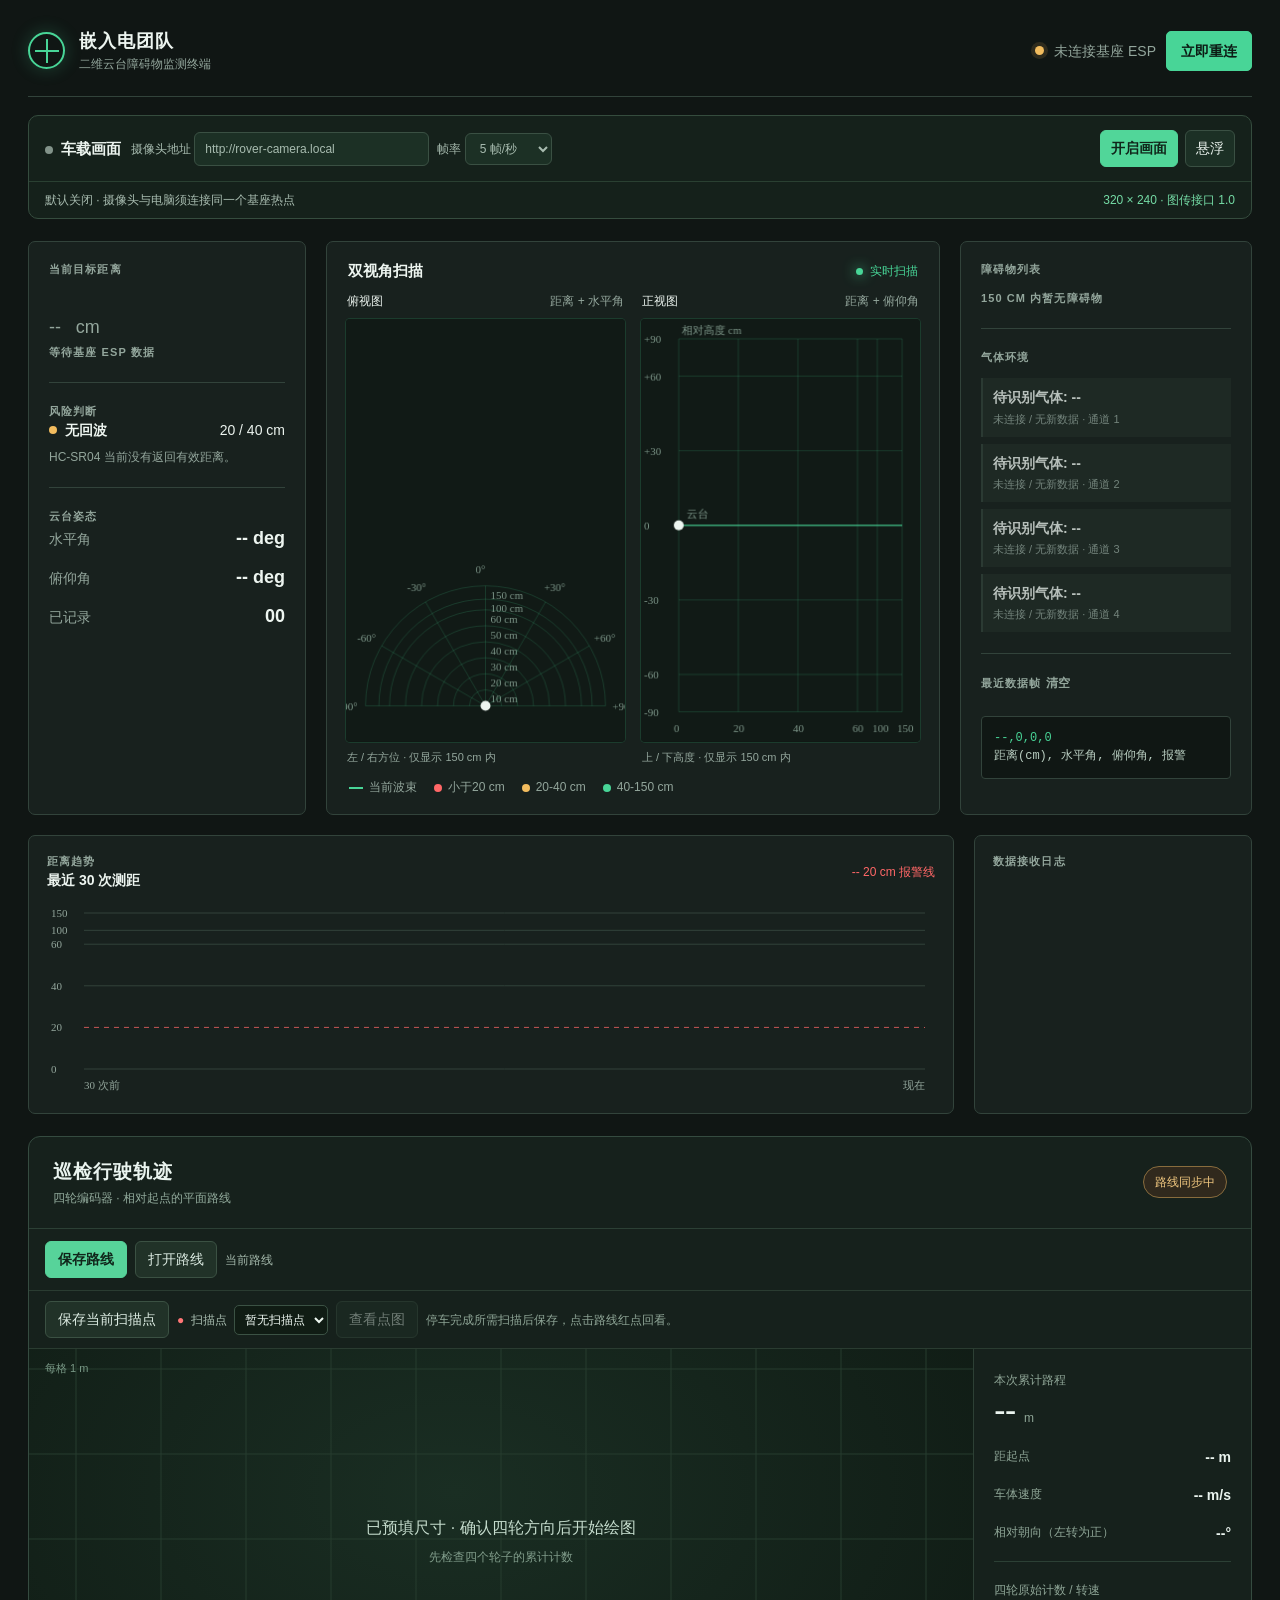
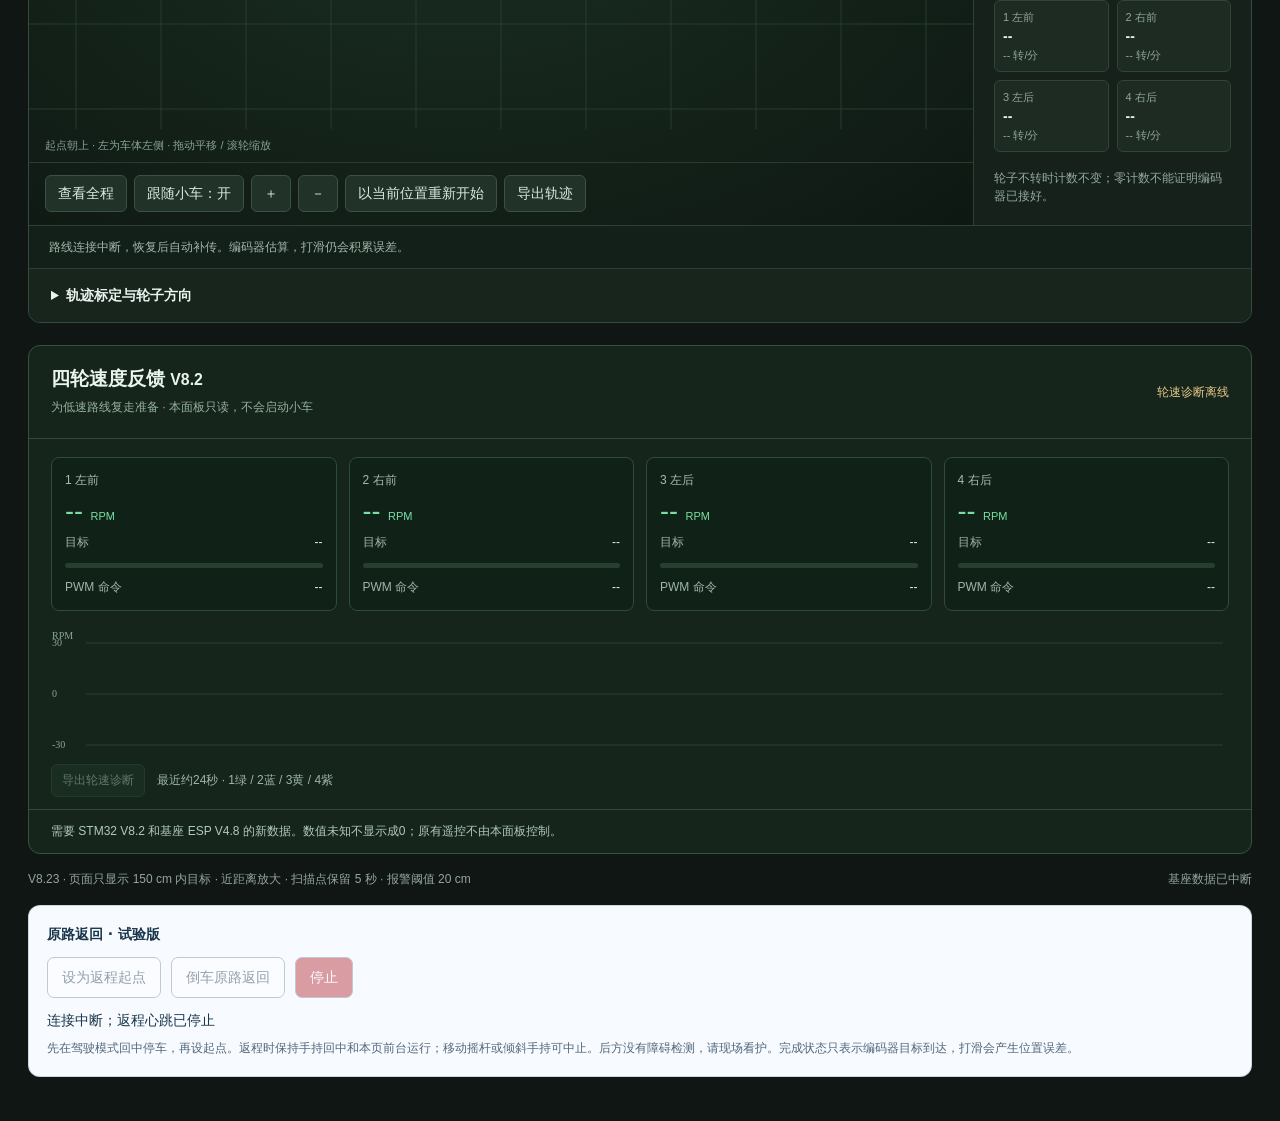
==== project/gimbal-radar-standalone.html @ 8ac4790b "Add reverse return trial and recent development conversation" ====
<!doctype html>
<html lang="zh-CN">
<head>
  <meta charset="utf-8">
  <meta name="viewport" content="width=device-width, initial-scale=1">
  <title>二维云台雷达 · 巡检行驶轨迹 V8.23</title>
  <!-- V8.12 / 2026-09-21: 实时与回看共用原版详细云台模型；移除实时半透明锥体，保留细射线/测距点。仅网页变更，接线与固件不变。 -->
  <!-- V8.11 / 2026-09-21: 路线点保存当前扫描快照并独立回看；仅网页功能更新，固件和全部接线不变。 -->
  <!-- V8.9 / 2026-09-15: automatic route driving removed; save/open routes and scans retained. MCU V8.9/base V4.9; handheld V1.5/camera V1.2 unchanged. -->
  <style>
    :root { --bg:#101614; --surface:#18211e; --surface-2:#202c27; --line:#32433b; --text:#edf5f0; --muted:#93a69c; --green:#48d597; --green-soft:rgba(72,213,151,.13); --amber:#f2bc5e; --red:#ff6767; --red-soft:rgba(255,103,103,.12); }
    * { box-sizing:border-box; }
    body { margin:0; background:var(--bg); color:var(--text); font:14px/1.45 "Segoe UI", "Microsoft YaHei", sans-serif; letter-spacing:0; }
    button { font:inherit; cursor:pointer; }
    .app { max-width:1480px; margin:0 auto; padding:28px; }
    .topbar { display:flex; justify-content:space-between; align-items:center; gap:20px; padding-bottom:23px; border-bottom:1px solid var(--line); }
    .brand { display:flex; align-items:center; gap:14px; }
    .brand-mark { width:37px; height:37px; border:2px solid var(--green); border-radius:50%; position:relative; box-shadow:0 0 18px rgba(72,213,151,.24); }
    .brand-mark::before,.brand-mark::after { content:""; position:absolute; background:var(--green); left:50%; top:50%; transform:translate(-50%,-50%); }
    .brand-mark::before { width:2px; height:24px; } .brand-mark::after { width:24px; height:2px; }
    .brand h1 { font-size:18px; font-weight:600; margin:0; letter-spacing:1.1px; } .brand p { color:var(--muted); font-size:12px; margin:2px 0 0; }
    .connection { display:flex; align-items:center; gap:10px; color:var(--muted); }
    .indicator { width:9px; height:9px; border-radius:50%; background:var(--amber); box-shadow:0 0 0 4px rgba(242,188,94,.13); }
    .indicator.online { background:var(--green); box-shadow:0 0 0 4px var(--green-soft); }
    .connect { border:1px solid var(--green); color:#0c1a14; background:var(--green); padding:9px 14px; border-radius:5px; font-weight:600; } .connect:hover { background:#72e3b2; }
    .main { display:grid; grid-template-columns:278px minmax(0,1fr) 292px; gap:20px; margin-top:22px; }
    .panel { background:var(--surface); border:1px solid var(--line); border-radius:7px; }
    .sidebar { padding:20px; } .section-label { color:var(--muted); font-size:11px; font-weight:600; letter-spacing:1.1px; text-transform:uppercase; }
    .distance { font-size:53px; line-height:1; font-weight:600; margin:10px 0 4px; font-variant-numeric:tabular-nums; } .distance span { font-size:18px; color:var(--muted); font-weight:400; }
    .rule { height:1px; background:var(--line); margin:21px 0; }
    .status { display:flex; align-items:center; justify-content:space-between; gap:10px; } .state { display:flex; align-items:center; gap:8px; font-weight:600; } .state-dot { width:8px; height:8px; border-radius:50%; background:var(--amber); } .state-dot.safe { background:var(--green); } .state-dot.danger { background:var(--red); }
    .state-note { color:var(--muted); font-size:12px; margin:8px 0 0; }
    .angles { display:grid; gap:13px; } .angle-row { display:flex; justify-content:space-between; align-items:baseline; } .angle-row span { color:var(--muted); } .angle-row strong { font-size:18px; font-variant-numeric:tabular-nums; }
    .radar-panel { min-height:574px; padding:18px; display:flex; flex-direction:column; } .radar-head { display:flex; justify-content:space-between; align-items:center; gap:14px; padding:0 3px 11px; }
    .radar-title { font-size:15px; font-weight:600; } .scan-state { color:var(--green); font-size:12px; display:flex; align-items:center; gap:7px; } .scan-state::before { content:""; width:7px; height:7px; border-radius:50%; background:var(--green); box-shadow:0 0 13px var(--green); }
    .view-grid { display:grid; grid-template-columns:minmax(0,1fr) minmax(0,1fr); gap:14px; flex:1; min-height:0; } .radar-view { min-height:0; display:flex; flex-direction:column; } .view-head { display:flex; justify-content:space-between; align-items:center; color:var(--muted); font-size:12px; padding:0 2px 7px; } .view-head strong { color:var(--text); font-weight:500; }
    #radar, #elevation { display:block; width:100%; flex:1; min-height:0; border:1px solid rgba(72,213,151,.18); border-radius:5px; background:#111a16; } .view-caption { color:var(--muted); font-size:11px; margin:7px 2px 0; }
    .legend { display:flex; gap:17px; align-items:center; flex-wrap:wrap; margin:13px 4px 0; color:var(--muted); font-size:12px; } .legend b { display:inline-block; width:8px; height:8px; border-radius:50%; margin-right:6px; vertical-align:middle; } .legend .safe { background:var(--green); } .legend .obstacle { background:var(--amber); } .legend .alarm { background:var(--red); } .legend .beam { width:14px; height:2px; border-radius:0; background:var(--green); }
    .rightbar { padding:20px; } .detections { display:grid; gap:9px; margin-top:13px; } .detection { border-left:2px solid var(--amber); background:var(--surface-2); padding:10px 11px; } .detection.danger { border-left-color:var(--red); background:var(--red-soft); } .detection.safe { border-left-color:var(--green); background:var(--green-soft); } .detection-top { display:flex; justify-content:space-between; } .detection small { color:var(--muted); display:block; margin-top:3px; }
    .gas-list { display:grid; gap:7px; margin-top:12px; } .gas-card { padding:9px 10px; background:var(--surface-2); border-left:2px solid var(--line); } .gas-card.online { border-left-color:var(--green); background:var(--green-soft); } .gas-card strong { font-size:14px; } .gas-card small { color:var(--muted); display:block; margin-top:3px; font-size:11px; }
    .data-format { margin-top:23px; padding:12px; background:#101714; border:1px solid var(--line); color:#b9cec1; font:12px/1.55 Consolas, monospace; border-radius:4px; overflow-wrap:anywhere; }
    .data-format strong { color:var(--green); font-weight:500; } .clear { color:var(--muted); border:0; background:transparent; padding:0; font-size:12px; } .clear:hover { color:var(--text); }
    .bottom { display:grid; grid-template-columns:minmax(0,1fr) 278px; gap:20px; margin-top:20px; } .trend { padding:18px; min-height:260px; } .trend-head { display:flex; align-items:center; justify-content:space-between; gap:12px; margin-bottom:9px; } .threshold { color:var(--red); font-size:12px; } #trend { display:block; width:100%; height:195px; }
    .feed { padding:18px; } .feed-list { list-style:none; padding:0; margin:12px 0 0; display:grid; gap:8px; } .feed-list li { color:var(--muted); font:12px/1.4 Consolas, monospace; border-left:1px solid var(--line); padding-left:9px; } .feed-list time { color:var(--green); margin-right:6px; }
    .footer { color:var(--muted); font-size:12px; margin-top:17px; display:flex; justify-content:space-between; gap:10px; flex-wrap:wrap; }
    @media (max-width:1050px) { .main { grid-template-columns:250px minmax(0,1fr); } .rightbar { grid-column:1/-1; } .rightbar .detections { grid-template-columns:repeat(3,1fr); } .bottom { grid-template-columns:1fr; } }
    @media (max-width:680px) { .app { padding:16px; } .topbar { align-items:flex-start; } .connection span { display:none; } .main { grid-template-columns:1fr; } .sidebar { display:grid; grid-template-columns:1fr 1fr; gap:0 20px; } .sidebar .distance-block { grid-column:1/-1; } .main .rightbar { grid-column:auto; } .rightbar .detections { grid-template-columns:1fr; } .radar-panel { min-height:680px; } .view-grid { grid-template-columns:1fr; } .distance { font-size:45px; } }
  .gas-card[data-level="normal"]{border-color:#29865f;background:rgba(41,134,95,.08)}
.gas-card[data-level="warning"],.gas-card[data-level="warmup"]{border-color:#d29625;background:rgba(210,150,37,.10)}
.gas-card[data-level="alarm"],.gas-card[data-level="fault"]{border-color:#df5148;background:rgba(223,81,72,.10)}
.gas-card[data-level="offline"]{opacity:.75}
.gas-card strong,.gas-card small{display:block}
.gas-card small{margin-top:4px;white-space:normal;overflow-wrap:anywhere}
</style>
</head>
<body data-scan-page="2d">
  <main class="app">
    <header class="topbar">
      <div class="brand"><div class="brand-mark" aria-hidden="true"></div><div><h1>嵌入电团队</h1><p>二维云台障碍物监测终端</p></div></div>
      <div class="connection"><span id="connectionDot" class="indicator"></span><span id="connectionText">正在连接基座 ESP</span><button id="connectBtn" class="connect" type="button">立即重连</button></div>
    </header>
    <section class="main">
      <aside class="panel sidebar">
        <div class="distance-block"><div class="section-label">当前目标距离</div><div class="distance"><span id="distance">--</span> <span>cm</span></div><div class="section-label" id="echoText">等待 HC-SR04 数据</div></div>
        <div class="rule"></div>
        <div><div class="section-label">风险判断</div><div class="status"><div class="state"><i id="statusDot" class="state-dot"></i><span id="statusText">等待数据</span></div><span id="thresholdText">20 / 40 cm</span></div><p class="state-note" id="statusNote">连接基座 ESP 后显示真实障碍物信息。</p></div>
        <div class="rule"></div>
        <div><div class="section-label">云台姿态</div><div class="angles"><div class="angle-row"><span>水平角</span><strong id="heading">-- deg</strong></div><div class="angle-row"><span>俯仰角</span><strong id="tilt">-- deg</strong></div><div class="angle-row"><span>已记录</span><strong id="count">00</strong></div></div></div>
      </aside>
      <section class="panel radar-panel"><div class="radar-head"><span class="radar-title">双视角扫描</span><span class="scan-state">实时扫描</span></div><div class="view-grid"><div class="radar-view"><div class="view-head"><strong>俯视图</strong><span>距离 + 水平角</span></div><canvas id="radar" aria-label="俯视二维超声波雷达图"></canvas><div class="view-caption">左 / 右方位 · 仅显示 150 cm 内</div></div><div class="radar-view"><div class="view-head"><strong>正视图</strong><span>距离 + 俯仰角</span></div><canvas id="elevation" aria-label="正视障碍物高度图"></canvas><div class="view-caption">上 / 下高度 · 仅显示 150 cm 内</div></div></div><div class="legend"><span><b class="beam"></b>当前波束</span><span><b class="alarm"></b>小于20 cm</span><span><b class="obstacle"></b>20-40 cm</span><span><b class="safe"></b>40-150 cm</span></div></section>
      <aside class="panel rightbar"><div class="section-label">障碍物列表</div><div id="detections" class="detections"></div><div class="rule"></div><div class="section-label">气体环境</div><div id="gasList" class="gas-list"><div class="gas-card"><strong>等待气体模块</strong><small>CH4 / O2 / CO / H2S</small></div></div><div class="rule"></div><div class="section-label">最近数据帧 <button id="clearFeed" class="clear" type="button">清空</button></div><div class="data-format"><strong id="rawData">等待数据</strong><br><span id="formatHint">距离(cm), 水平角, 俯仰角, 报警</span></div></aside>
    </section>
    <section class="bottom"><section class="panel trend"><div class="trend-head"><div><div class="section-label">距离趋势</div><strong>最近 30 次测距</strong></div><span class="threshold">-- 20 cm 报警线</span></div><canvas id="trend" aria-label="最近三十次距离变化趋势"></canvas></section><aside class="panel feed"><div class="section-label">数据接收日志</div><ul id="feed" class="feed-list"></ul></aside></section>
    <footer class="footer"><span>V8.23 · 页面只显示 150 cm 内目标 · 近距离放大 · 扫描点保留 5 秒 · 报警阈值 20 cm</span><span id="lastUpdate">更新于 --:--:--</span></footer>
  </main>
  <script src="three.min.js?v=8.12"></script>
  <script src="OrbitControls.umd.js?v=8.12"></script>
  <script src="rover-model-data.js?v=8.18"></script>
  <script src="gimbal-model.js?v=8.18"></script>
  <script src="scan-snapshot.js?v=8.21"></script>
  <script src="vehicle-route.js?v=8.21"></script>
  <script src="route-log.js?v=8.19"></script>
  <script src="wheel-speed-panel.js?v=8.23"></script>
  <script src="camera-panel.js?v=8.17"></script>
  <script>
    (() => {
      const $ = id => document.getElementById(id); const radar = $('radar'), elevation = $('elevation'), trend = $('trend'); const rctx = radar.getContext('2d'), ectx = elevation.getContext('2d'), tctx = trend.getContext('2d');
      const API_URL = 'http://192.168.4.1/api/telemetry';
      const DISPLAY_RANGE_CM = 150;
      const NEAR_RANGE_CM = 60;
      const NEAR_RANGE_RATIO = .8;
      const HEIGHT_RANGE_CM = 90;
      const MAX_POINTS = 500;
      const ANGLE_CELL_DEG = 2;
      const POINT_TTL_MS = 5000;
      const PITCH_AXIS_TO_SENSOR_CM = 6.5;
      let data = { distance:0, heading:0, tilt:0, alarm:false, distanceValid:false, link:false }, points = [], history = [], feed = [], polling = false, lastSequence = null, lastFeedAt = 0;
      const fmtAngle = n => `${n >= 0 ? '+' : ''}${String(Math.round(n)).padStart(2,'0')} deg`; const now = () => new Date().toLocaleTimeString('zh-CN',{hour12:false});
      function median(values) { const sorted=[...values].sort((a,b)=>a-b),middle=Math.floor(sorted.length/2);return sorted.length%2?sorted[middle]:(sorted[middle-1]+sorted[middle])*.5; }
      function pitchProjection(distance,tilt) { const radians=tilt*Math.PI/180; return {forward:distance*Math.cos(radians)-PITCH_AXIS_TO_SENSOR_CM*Math.sin(radians),height:distance*Math.sin(radians)+PITCH_AXIS_TO_SENSOR_CM*(Math.cos(radians)-1)}; }
      function rangeRatio(distance) { const d=Math.max(0,Math.min(DISPLAY_RANGE_CM,distance));return d<=NEAR_RANGE_CM?d/NEAR_RANGE_CM*NEAR_RANGE_RATIO:NEAR_RANGE_RATIO+(d-NEAR_RANGE_CM)/(DISPLAY_RANGE_CM-NEAR_RANGE_CM)*(1-NEAR_RANGE_RATIO); }
      function heightRatio(height) { const sign=height<0?-1:1,value=Math.min(Math.abs(height),HEIGHT_RANGE_CM),ratio=value<=NEAR_RANGE_CM?value/NEAR_RANGE_CM*NEAR_RANGE_RATIO:NEAR_RANGE_RATIO+(value-NEAR_RANGE_CM)/(HEIGHT_RANGE_CM-NEAR_RANGE_CM)*(1-NEAR_RANGE_RATIO);return sign*ratio; }
      function fit(canvas, ctx) { const dpr = Math.min(devicePixelRatio || 1,2), rect = canvas.getBoundingClientRect(); canvas.width = Math.max(1,Math.round(rect.width*dpr)); canvas.height = Math.max(1,Math.round(rect.height*dpr)); ctx.setTransform(dpr,0,0,dpr,0,0); return rect; }
function updateGas(gases) {
  const grid = document.getElementById('gasList');
  if (!grid) return;
  const rows = Array.isArray(gases) && gases.length ? gases :
    [1,2,3,4].map(channel => ({channel, name:'待识别气体'}));
  grid.replaceChildren();
  rows.forEach(g => {
    const online = g.online === true;
    const schemaOk = typeof g.unit === 'string' && typeof g.statusText === 'string';
    const valid = online && schemaOk && g.valid === true &&
      typeof g.concentration === 'number' && Number.isFinite(g.concentration);
    const allowed = ['normal','warning','alarm','fault','warmup','offline'];
    let level = online && schemaOk && allowed.includes(g.severity) ? g.severity : 'offline';
    if (online && (!schemaOk || (level === 'normal' && !valid))) level = 'fault';
    const card = document.createElement('div');
    card.className = 'gas-card';
    card.dataset.level = level;
    const value = document.createElement('strong');
    const decimals = Number.isInteger(g.decimals) && g.decimals >= 0 && g.decimals <= 3 ? g.decimals : 0;
    value.textContent = (g.name || '待识别气体') + ': ' +
      (valid ? g.concentration.toFixed(decimals) + ' ' + g.unit : '--');
    const detail = document.createElement('small');
    detail.textContent = (online ? schemaOk ? g.statusText : '需更新基座ESP' : '未连接 / 无新数据') +
      ' · 通道 ' + (g.channel || '?');
    card.append(value, detail);
    grid.append(card);
  });
}
      function updateUI(ageMs=null) { const {distance,heading,tilt,alarm,distanceValid,link} = data, inRange=distanceValid&&distance<=DISPLAY_RANGE_CM, danger=inRange&&alarm, caution=inRange&&distance>=20&&distance<40; $('distance').textContent=distanceValid?distance.toFixed(1):'--'; $('heading').textContent=link?fmtAngle(heading):'-- deg'; $('tilt').textContent=link?fmtAngle(tilt):'-- deg'; $('count').textContent=String(points.length).padStart(2,'0'); $('rawData').textContent=distanceValid?`${distance.toFixed(1)},${Math.round(heading)},${Math.round(tilt)},${danger?1:0}`:`--,${Math.round(heading)},${Math.round(tilt)},0`; $('lastUpdate').textContent=`更新于 ${now()} · 主控数据年龄 ${Number.isFinite(ageMs)?ageMs+" ms":"--"}`; $('statusDot').className=`state-dot ${!inRange?'':danger?'danger':caution?'':'safe'}`; $('statusText').textContent=!distanceValid?'无回波':!inRange?'范围外':danger?'报警':caution?'注意':'安全'; $('statusNote').textContent=!distanceValid?'HC-SR04 当前没有返回有效距离。':!inRange?'目标超过 150 cm，不进入雷达图和历史记录。':danger?'障碍物进入 20 cm 报警范围，请立即调整云台。':caution?'障碍物位于 20-40 cm 注意范围。':'障碍物位于 40-150 cm 安全范围。'; $('echoText').textContent=distanceValid?'HC-SR04 回波有效':'未收到有效超声波回波'; renderDetections(); renderRadar(); renderElevation(); renderTrend(); }
      function renderDetections() { const current=data.distanceValid&&data.link&&data.distance<=DISPLAY_RANGE_CM?[{...data}]:[]; const visible=[...points,...current].sort((a,b)=>a.distance-b.distance).slice(0,3); $('detections').innerHTML=visible.length?visible.map((p,i)=>`<div class="detection ${p.distance<20?'danger':p.distance>=40?'safe':''}"><div class="detection-top"><strong>目标 ${String(i+1).padStart(2,'0')}</strong><strong>${p.distance.toFixed(1)} cm</strong></div><small>方位 ${fmtAngle(p.heading)} · 俯仰 ${fmtAngle(p.tilt || 0)}</small></div>`).join(''):'<div class="section-label">150 cm 内暂无障碍物</div>'; }
      function renderRadar() { const {width:w,height:h}=fit(radar,rctx), cx=w/2, cy=h-36, max=Math.min(w*.43,h*.77); rctx.clearRect(0,0,w,h); rctx.fillStyle='#111a16'; rctx.fillRect(0,0,w,h); rctx.save(); rctx.strokeStyle='rgba(72,213,151,.18)'; rctx.lineWidth=1; [10,20,30,40,50,60,100,150].forEach(d=>{const radius=rangeRatio(d)*max;rctx.beginPath();rctx.arc(cx,cy,radius,Math.PI,0);rctx.stroke();rctx.fillStyle='#7d9689';rctx.font='11px Segoe UI';rctx.fillText(`${d} cm`,cx+5,cy-radius+13);}); [-90,-60,-30,0,30,60,90].forEach(a=>{let q=(a-90)*Math.PI/180;rctx.beginPath();rctx.moveTo(cx,cy);rctx.lineTo(cx+max*Math.cos(q),cy+max*Math.sin(q));rctx.stroke();if(a%30===0){rctx.fillStyle='#7d9689';rctx.fillText(`${a>0?'+':''}${a}°`,cx+(max+17)*Math.cos(q)-10,cy+(max+17)*Math.sin(q)+4);}}); if(data.link){const beam=(data.heading-90)*Math.PI/180; const gradient=rctx.createLinearGradient(cx,cy,cx+max*Math.cos(beam),cy+max*Math.sin(beam)); gradient.addColorStop(0,'rgba(72,213,151,.22)');gradient.addColorStop(1,'rgba(72,213,151,0)');rctx.strokeStyle='#48d597';rctx.lineWidth=2;rctx.beginPath();rctx.moveTo(cx,cy);rctx.lineTo(cx+max*Math.cos(beam),cy+max*Math.sin(beam));rctx.stroke(); rctx.fillStyle=gradient;rctx.beginPath();rctx.moveTo(cx,cy);rctx.arc(cx,cy,max,beam-.045,beam+.045);rctx.closePath();rctx.fill();} const all=data.distanceValid&&data.link&&data.distance<=DISPLAY_RANGE_CM?[...points,{...data,current:true}]:points;all.forEach(p=>{const a=(p.heading-90)*Math.PI/180,projection=pitchProjection(p.distance,p.tilt||0),d=rangeRatio(projection.forward)*max,x=cx+d*Math.cos(a),y=cy+d*Math.sin(a),pointColor=p.distance<20?'#ff6767':p.distance<40?'#f2bc5e':'#48d597';rctx.beginPath();rctx.arc(x,y,p.current?7:5,0,Math.PI*2);rctx.fillStyle=pointColor;rctx.shadowColor=pointColor;rctx.shadowBlur=p.current?16:7;rctx.fill();rctx.shadowBlur=0;});rctx.beginPath();rctx.arc(cx,cy,5,0,Math.PI*2);rctx.fillStyle='#edf5f0';rctx.fill();rctx.restore(); }
      function renderElevation() { const {width:w,height:h}=fit(elevation,ectx), left=38, right=18, top=20, bottom=30, originY=(top+h-bottom)/2, plotW=w-left-right, plotH=(h-top-bottom)/2; ectx.clearRect(0,0,w,h);ectx.fillStyle='#111a16';ectx.fillRect(0,0,w,h);ectx.save();ectx.strokeStyle='rgba(72,213,151,.18)';ectx.lineWidth=1;[0,20,40,60,100,150].forEach(d=>{const x=left+plotW*rangeRatio(d);ectx.beginPath();ectx.moveTo(x,top);ectx.lineTo(x,h-bottom);ectx.stroke();ectx.fillStyle='#7d9689';ectx.font='11px Segoe UI';ectx.fillText(`${d}`,x-5,h-10);});[-90,-60,-30,0,30,60,90].forEach(v=>{const y=originY-heightRatio(v)*plotH;ectx.beginPath();ectx.moveTo(left,y);ectx.lineTo(w-right,y);ectx.stroke();ectx.fillStyle='#7d9689';ectx.fillText(`${v>0?'+':''}${v}`,3,y+4);});ectx.strokeStyle='rgba(72,213,151,.7)';ectx.lineWidth=1.5;ectx.beginPath();ectx.moveTo(left,originY);ectx.lineTo(w-right,originY);ectx.stroke();ectx.fillStyle='#7d9689';ectx.fillText('相对高度 cm',left+3,top-5); const all=data.distanceValid&&data.link&&data.distance<=DISPLAY_RANGE_CM?[...points,{...data,current:true}]:points;all.forEach(p=>{const projection=pitchProjection(p.distance,p.tilt||0),forward=projection.forward,height=projection.height,x=left+rangeRatio(forward)*plotW,y=originY-heightRatio(height)*plotH,pointColor=p.distance<20?'#ff6767':p.distance<40?'#f2bc5e':'#48d597';ectx.beginPath();ectx.arc(x,y,p.current?7:5,0,Math.PI*2);ectx.fillStyle=pointColor;ectx.shadowColor=pointColor;ectx.shadowBlur=p.current?16:7;ectx.fill();ectx.shadowBlur=0;if(p.current){ectx.strokeStyle='rgba(72,213,151,.55)';ectx.setLineDash([3,4]);ectx.beginPath();ectx.moveTo(x,originY);ectx.lineTo(x,y);ectx.stroke();ectx.setLineDash([]);}});ectx.beginPath();ectx.arc(left,originY,5,0,Math.PI*2);ectx.fillStyle='#edf5f0';ectx.fill();ectx.fillStyle='#7d9689';ectx.fillText('云台',left+8,originY-8);ectx.restore(); }
      function renderTrend() { const {width:w,height:h}=fit(trend,tctx), pad={l:37,r:10,t:13,b:26}, x=i=>pad.l+i*(w-pad.l-pad.r)/Math.max(1,history.length-1), y=v=>pad.t+(1-rangeRatio(v))*(h-pad.t-pad.b); tctx.clearRect(0,0,w,h); [0,20,40,60,100,150].forEach(v=>{tctx.strokeStyle=v===20?'rgba(255,103,103,.75)':'#32433b';tctx.setLineDash(v===20?[5,5]:[]);tctx.beginPath();tctx.moveTo(pad.l,y(v));tctx.lineTo(w-pad.r,y(v));tctx.stroke();tctx.setLineDash([]);tctx.fillStyle='#93a69c';tctx.font='11px Segoe UI';tctx.fillText(`${v}`,4,y(v)+4);}); if(history.length){tctx.strokeStyle='#48d597';tctx.lineWidth=2;tctx.beginPath();history.forEach((v,i)=>i?tctx.lineTo(x(i),y(v)):tctx.moveTo(x(i),y(v)));tctx.stroke(); const last=history[history.length-1],lx=x(history.length-1),ly=y(last);tctx.beginPath();tctx.arc(lx,ly,4,0,Math.PI*2);tctx.fillStyle=last<20?'#ff6767':last<40?'#f2bc5e':'#48d597';tctx.fill();}tctx.fillStyle='#93a69c';tctx.fillText('30 次前',pad.l,h-6);tctx.fillText('现在',w-pad.r-22,h-6); }
      function addFeed(text) { feed.unshift(`<li><time>${now()}</time>${text}</li>`); if(feed.length>6)feed.pop(); $('feed').innerHTML=feed.join(''); }
      function pruneExpiredPoints() { const before=points.length,cutoff=Date.now()-POINT_TTL_MS;points=points.filter(point=>point.updatedAt>=cutoff);if(points.length!==before){$('count').textContent=String(points.length).padStart(2,'0');renderDetections();renderRadar();renderElevation();} }
      function pushFrame(frame) { const h=-Number(frame.roll),t=-Number(frame.pitch),d=Number(frame.distance),receivedAt=Date.now(),distanceValid=frame.distanceValid===true&&Number.isFinite(d),link=frame.link===true,inRange=distanceValid&&d<=DISPLAY_RANGE_CM;if(!Number.isFinite(h)||!Number.isFinite(t))return;data={distance:distanceValid?d:0,heading:h,tilt:t,alarm:inRange&&d<20,distanceValid,link};if(inRange&&link&&frame.sequence!==lastSequence){const cellKey=`${Math.round(h/ANGLE_CELL_DEG)},${Math.round(t/ANGLE_CELL_DEG)}`,existing=points.find(point=>point.cellKey===cellKey);if(existing){existing.samples.push(d);if(existing.samples.length>5)existing.samples.shift();const distance=median(existing.samples);Object.assign(existing,data,{distance,cellKey,updatedAt:receivedAt});}else{points.push({...data,cellKey,updatedAt:receivedAt,samples:[d]});if(points.length>MAX_POINTS)points.shift();}history.push(d);if(history.length>30)history.shift();}if(frame.sequence!==lastSequence&&receivedAt-lastFeedAt>=900){lastFeedAt=receivedAt;addFeed(distanceValid?`Wi-Fi: ${d.toFixed(1)} cm / ${Math.round(h)}° / ${Math.round(t)}°`:'Wi-Fi: 超声波无有效回波');}lastSequence=frame.sequence;pruneExpiredPoints();updateUI(frame.ageMs); }
      function setConnectionState(mode) { const connected=mode==='online',handheldLost=mode==='handheld';$('connectionDot').className=`indicator${connected?' online':''}`;$('connectionDot').style.background=handheldLost?'var(--red)':'';$('connectionText').textContent=connected?'基座数据在线':handheldLost?'基座在线，手持端失联':mode==='stm32'?'基座在线，主控数据中断':'未连接基座 ESP';if(mode==='offline'||mode==='stm32'){$('lastUpdate').textContent=mode==='stm32'?'等待 STM32 新数据':'基座数据已中断';$('echoText').textContent='等待基座 ESP 数据';} }
      let telemetryPollAt=0,scanTelemetryAt=0,scanTelemetryOnline=false;
    // Save the filtered visible cloud, without references to live mesh/state objects.
    function captureScan(){
      if(!scanTelemetryOnline||!scanTelemetryAt||Date.now()-scanTelemetryAt>1200)
        throw Error('扫描数据未连接或已过期，请恢复基座与手持连接后再保存路线点。');
      const savedPoints=points.filter(point=>point.updatedAt>=Date.now()-POINT_TTL_MS).map(point=>({distance:point.distance,yaw:-point.heading,pitch:point.tilt}));
      if(!savedPoints.length)throw Error('当前没有可保存的扫描点，请先扫描150 cm内的目标。');
      return {kind:'2d',points:savedPoints};
    }
    window.VehicleRoute.setScanCapture(captureScan);
      let telemetryTimer=0, telemetryFailures=0;
    function clearLiveTelemetry(mode){
        scanTelemetryOnline=false;
        data={...data,distanceValid:false,link:false,alarm:false};
        updateUI();
        setConnectionState(mode);
    }
    async function pollTelemetry(){
      if(polling||document.hidden)return;
      clearTimeout(telemetryTimer);
      telemetryPollAt=Date.now();
      polling=true;
      let nextDelay=100;
      const controller=new AbortController(), timeout=setTimeout(()=>controller.abort(),800);
      try{
        const response=await fetch(API_URL+'?t='+Date.now(),{cache:'no-store',signal:controller.signal});
        if(!response.ok)throw new Error('HTTP '+response.status);
        const frame=await response.json();
        telemetryFailures=0;
        scanTelemetryOnline=frame.online===true&&frame.link===true&&Number.isFinite(Number(frame.roll))&&Number.isFinite(Number(frame.pitch));
        if(scanTelemetryOnline&&frame.sequence!==lastSequence)scanTelemetryAt=Date.now();
        if(window.VehicleRoute)window.VehicleRoute.feed(frame.odometry);
        if(window.WheelSpeedPanel)window.WheelSpeedPanel.feed(frame.wheelSpeed);
        updateGas(frame.gases);
        if(frame.online!==true){nextDelay=400;clearLiveTelemetry('stm32');return;}
        if(frame.vehicle&&frame.vehicle.online===true&&frame.vehicle.mode===5)nextDelay=160;
        const handheldLost=frame.link!==true ||
          (frame.handheldUdpOnline===false&&frame.vehicle&&[0,5].includes(frame.vehicle.mode));
        setConnectionState(handheldLost?'handheld':'online');
        if(Number.isFinite(frame.maxForwardGapMs)){
          $('connectionText').title='基座转发最长间隔 '+frame.maxForwardGapMs+' ms · 收到的遥控包序号缺口 '+frame.skippedUdp;
        }
        pushFrame(frame);
      }catch(error){
        telemetryFailures++;
        nextDelay=Math.min(2500,250 * (2 ** Math.min(telemetryFailures-1,4)));
        if(window.VehicleRoute)window.VehicleRoute.disconnect();
        updateGas([]);
        clearLiveTelemetry('offline');
      }finally{
        clearTimeout(timeout);
        polling=false;
        if(!document.hidden)telemetryTimer=setTimeout(pollTelemetry,Math.max(0,nextDelay-(telemetryFailures ? 0 : Date.now()-telemetryPollAt)));
      }
    }
    document.addEventListener('visibilitychange',()=>{
      if(document.hidden)clearTimeout(telemetryTimer);
      else pollTelemetry();
    });
      $('connectBtn').addEventListener('click',pollTelemetry); $('clearFeed').addEventListener('click',()=>{$('feed').innerHTML='';feed=[];}); window.addEventListener('resize',()=>{renderRadar();renderElevation();renderTrend();}); setConnectionState('offline'); updateUI(); pollTelemetry(); setInterval(pruneExpiredPoints,500);
    })();
  </script>
  <script src="return-panel.js?v=8.23"></script>
</body>
</html>
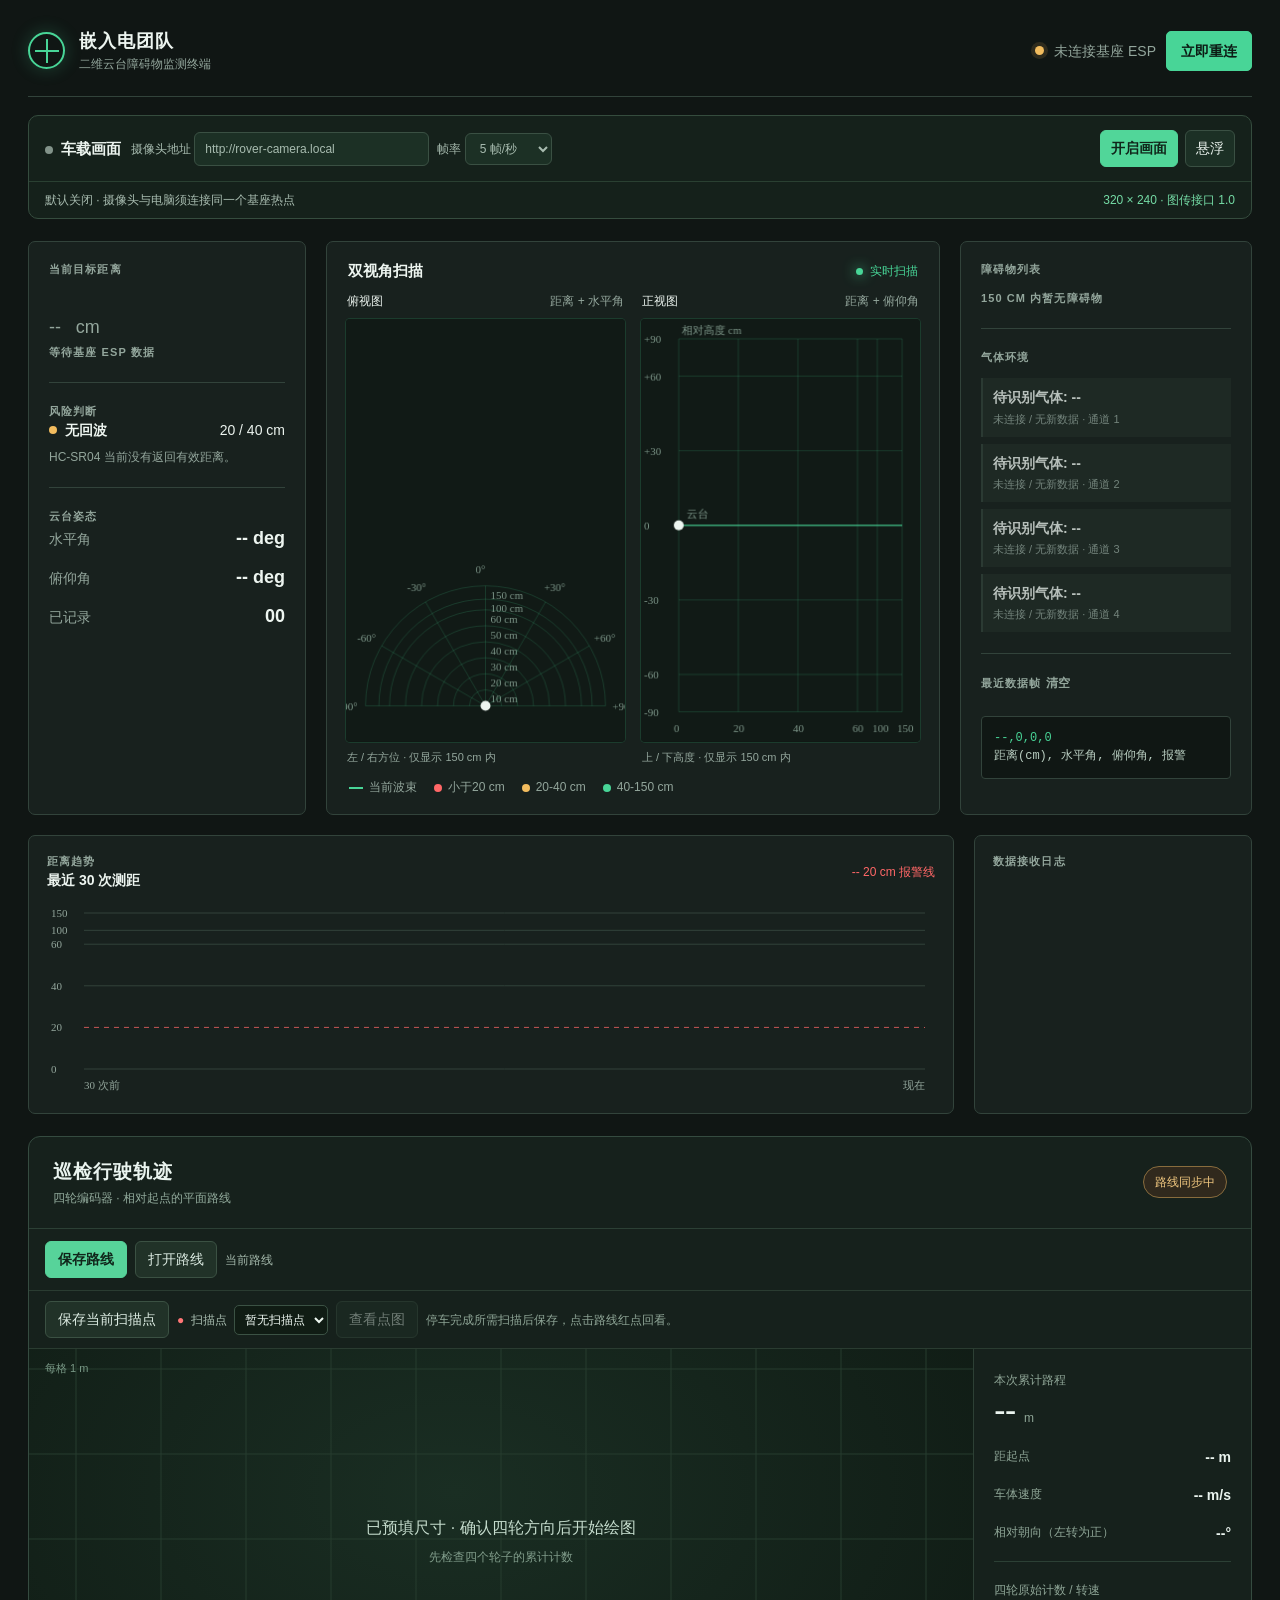
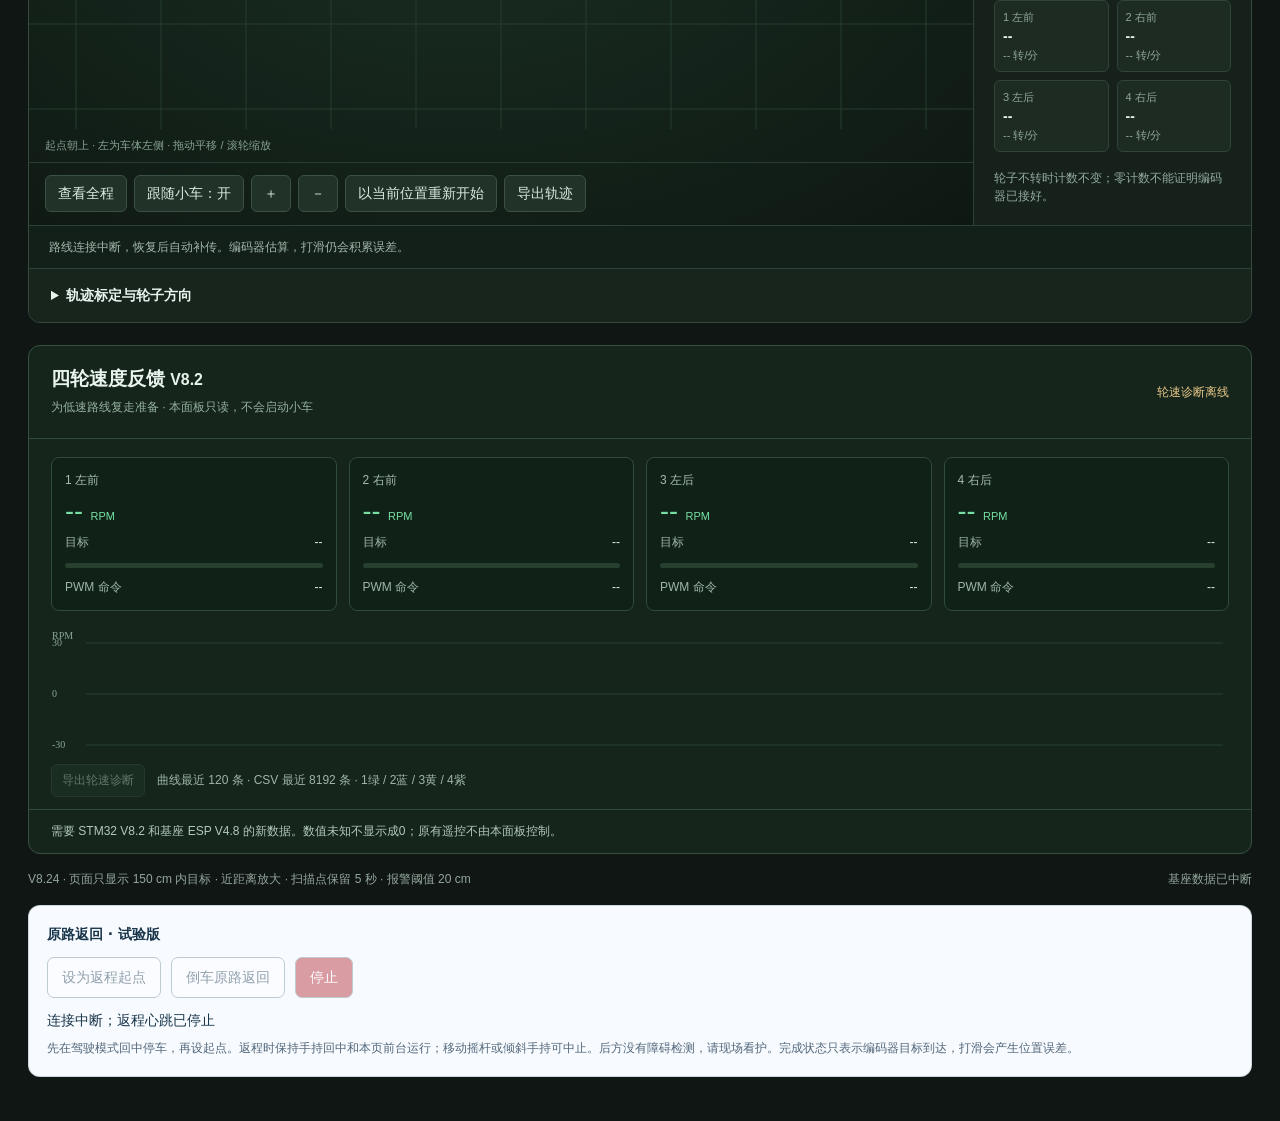
==== commit f8ff5cb9: "feat: accelerate straight returns and retain wheel diagnostics" ====
--- a/project/gimbal-radar-standalone.html
+++ b/project/gimbal-radar-standalone.html
@@ -3,7 +3,7 @@
 <head>
   <meta charset="utf-8">
   <meta name="viewport" content="width=device-width, initial-scale=1">
-  <title>二维云台雷达 · 巡检行驶轨迹 V8.23</title>
+  <title>二维云台雷达 · 巡检行驶轨迹 V8.24</title>
   <!-- V8.12 / 2026-09-21: 实时与回看共用原版详细云台模型；移除实时半透明锥体，保留细射线/测距点。仅网页变更，接线与固件不变。 -->
   <!-- V8.11 / 2026-09-21: 路线点保存当前扫描快照并独立回看；仅网页功能更新，固件和全部接线不变。 -->
   <!-- V8.9 / 2026-09-15: automatic route driving removed; save/open routes and scans retained. MCU V8.9/base V4.9; handheld V1.5/camera V1.2 unchanged. -->
@@ -71,7 +71,7 @@
       <aside class="panel rightbar"><div class="section-label">障碍物列表</div><div id="detections" class="detections"></div><div class="rule"></div><div class="section-label">气体环境</div><div id="gasList" class="gas-list"><div class="gas-card"><strong>等待气体模块</strong><small>CH4 / O2 / CO / H2S</small></div></div><div class="rule"></div><div class="section-label">最近数据帧 <button id="clearFeed" class="clear" type="button">清空</button></div><div class="data-format"><strong id="rawData">等待数据</strong><br><span id="formatHint">距离(cm), 水平角, 俯仰角, 报警</span></div></aside>
     </section>
     <section class="bottom"><section class="panel trend"><div class="trend-head"><div><div class="section-label">距离趋势</div><strong>最近 30 次测距</strong></div><span class="threshold">-- 20 cm 报警线</span></div><canvas id="trend" aria-label="最近三十次距离变化趋势"></canvas></section><aside class="panel feed"><div class="section-label">数据接收日志</div><ul id="feed" class="feed-list"></ul></aside></section>
-    <footer class="footer"><span>V8.23 · 页面只显示 150 cm 内目标 · 近距离放大 · 扫描点保留 5 秒 · 报警阈值 20 cm</span><span id="lastUpdate">更新于 --:--:--</span></footer>
+    <footer class="footer"><span>V8.24 · 页面只显示 150 cm 内目标 · 近距离放大 · 扫描点保留 5 秒 · 报警阈值 20 cm</span><span id="lastUpdate">更新于 --:--:--</span></footer>
   </main>
   <script src="three.min.js?v=8.12"></script>
   <script src="OrbitControls.umd.js?v=8.12"></script>
@@ -80,7 +80,7 @@
   <script src="scan-snapshot.js?v=8.21"></script>
   <script src="vehicle-route.js?v=8.21"></script>
   <script src="route-log.js?v=8.19"></script>
-  <script src="wheel-speed-panel.js?v=8.23"></script>
+  <script src="wheel-speed-panel.js?v=8.24"></script>
   <script src="camera-panel.js?v=8.17"></script>
   <script>
     (() => {
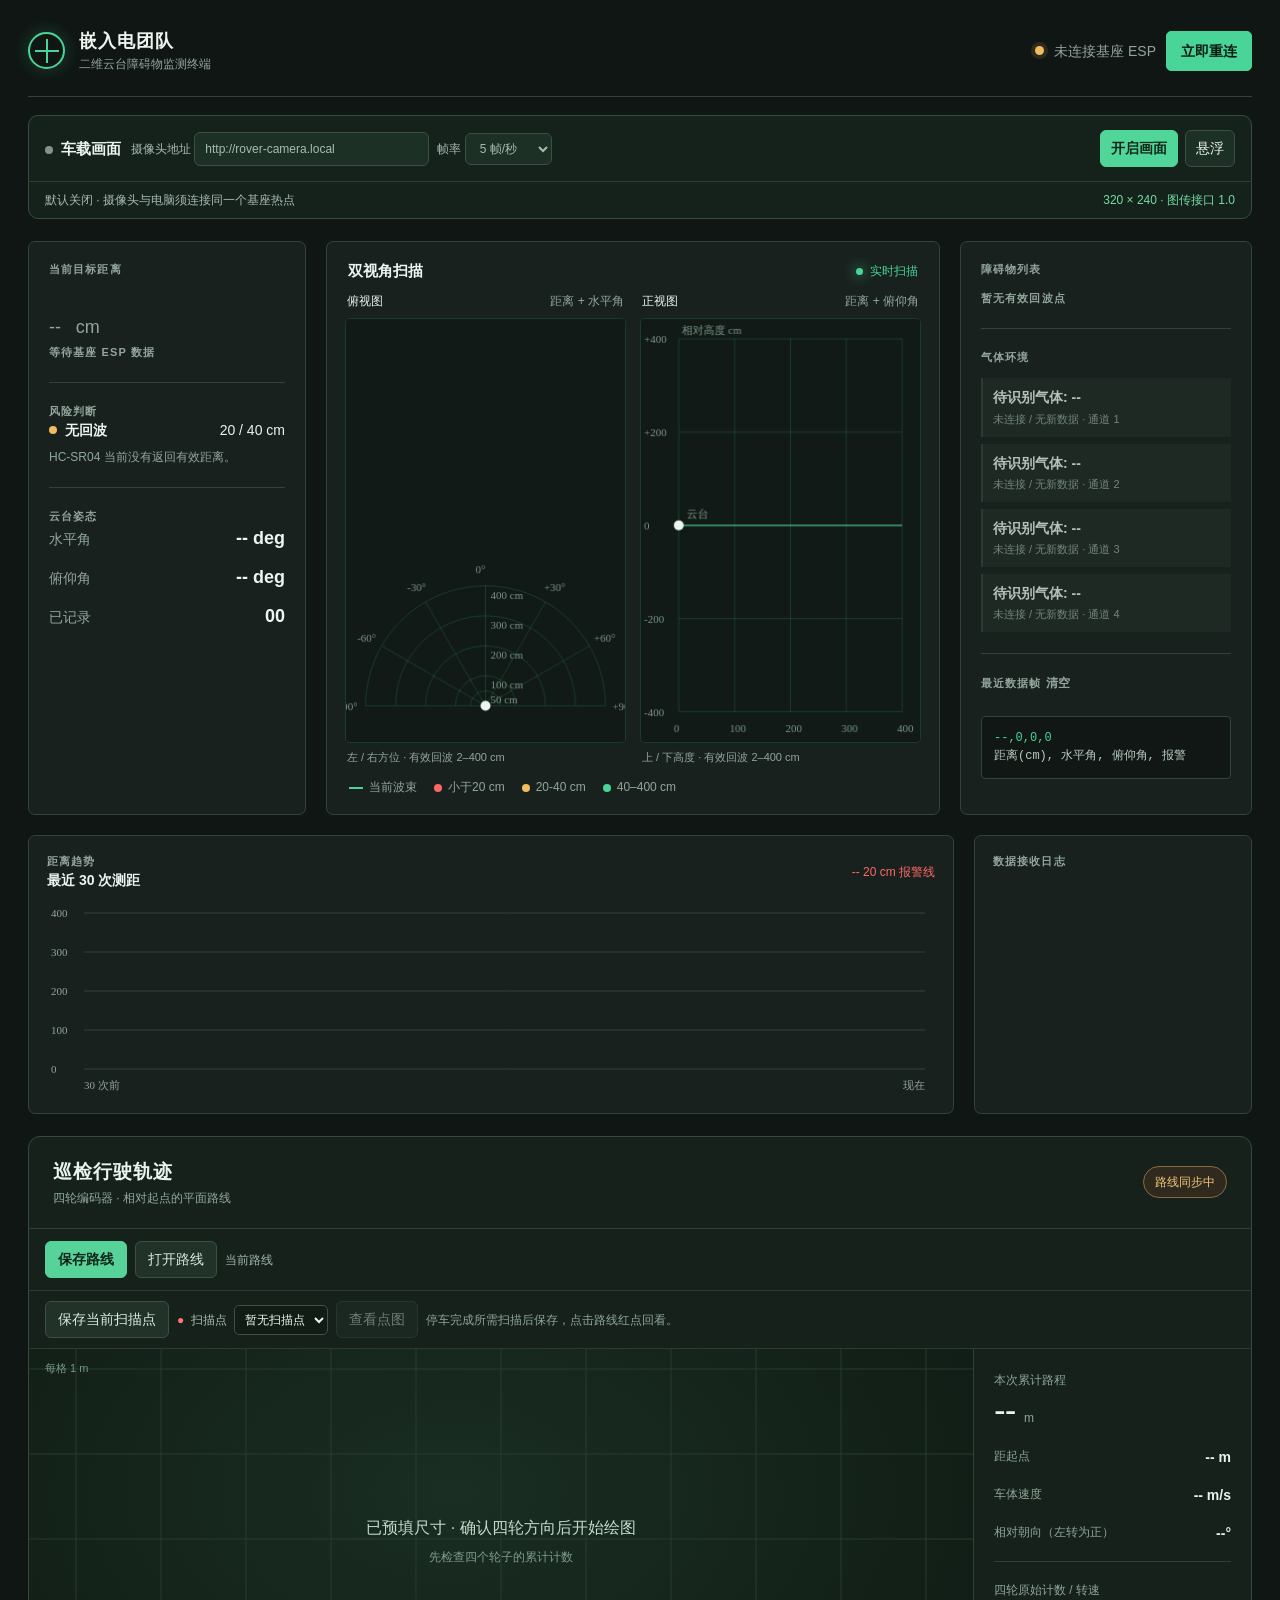
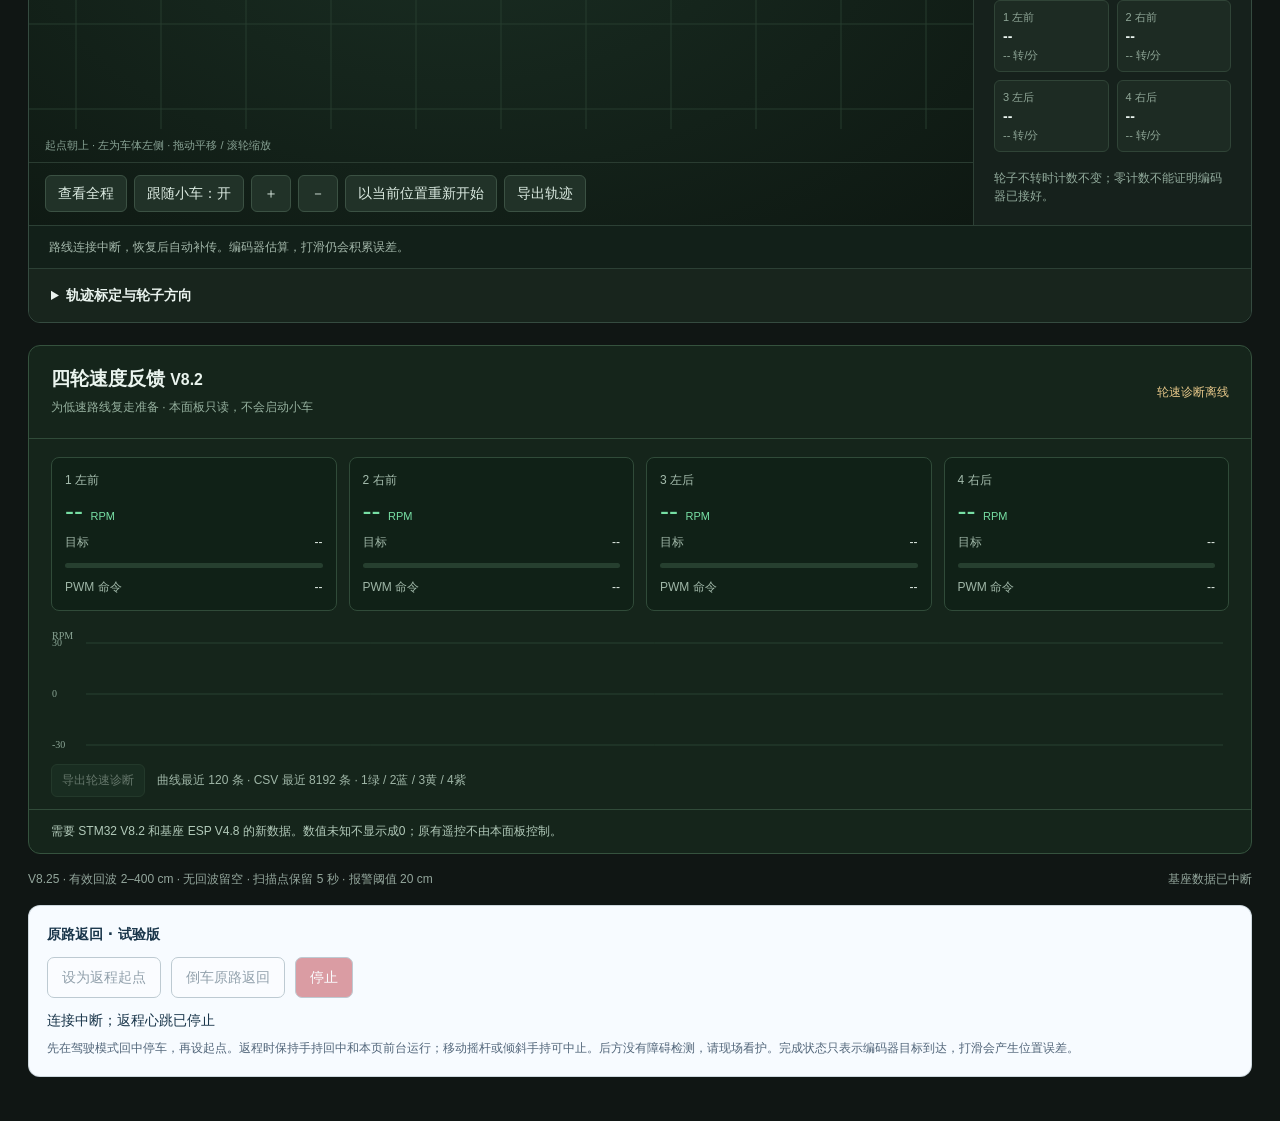
==== commit 5032479f: "网页 V8.25 按有效超声波实测距离绘图并保留无回波空缺" ====
--- a/project/gimbal-radar-standalone.html
+++ b/project/gimbal-radar-standalone.html
@@ -3,7 +3,7 @@
 <head>
   <meta charset="utf-8">
   <meta name="viewport" content="width=device-width, initial-scale=1">
-  <title>二维云台雷达 · 巡检行驶轨迹 V8.24</title>
+  <title>二维云台雷达 · 巡检行驶轨迹 V8.25</title>
   <!-- V8.12 / 2026-09-21: 实时与回看共用原版详细云台模型；移除实时半透明锥体，保留细射线/测距点。仅网页变更，接线与固件不变。 -->
   <!-- V8.11 / 2026-09-21: 路线点保存当前扫描快照并独立回看；仅网页功能更新，固件和全部接线不变。 -->
   <!-- V8.9 / 2026-09-15: automatic route driving removed; save/open routes and scans retained. MCU V8.9/base V4.9; handheld V1.5/camera V1.2 unchanged. -->
@@ -67,18 +67,18 @@
         <div class="rule"></div>
         <div><div class="section-label">云台姿态</div><div class="angles"><div class="angle-row"><span>水平角</span><strong id="heading">-- deg</strong></div><div class="angle-row"><span>俯仰角</span><strong id="tilt">-- deg</strong></div><div class="angle-row"><span>已记录</span><strong id="count">00</strong></div></div></div>
       </aside>
-      <section class="panel radar-panel"><div class="radar-head"><span class="radar-title">双视角扫描</span><span class="scan-state">实时扫描</span></div><div class="view-grid"><div class="radar-view"><div class="view-head"><strong>俯视图</strong><span>距离 + 水平角</span></div><canvas id="radar" aria-label="俯视二维超声波雷达图"></canvas><div class="view-caption">左 / 右方位 · 仅显示 150 cm 内</div></div><div class="radar-view"><div class="view-head"><strong>正视图</strong><span>距离 + 俯仰角</span></div><canvas id="elevation" aria-label="正视障碍物高度图"></canvas><div class="view-caption">上 / 下高度 · 仅显示 150 cm 内</div></div></div><div class="legend"><span><b class="beam"></b>当前波束</span><span><b class="alarm"></b>小于20 cm</span><span><b class="obstacle"></b>20-40 cm</span><span><b class="safe"></b>40-150 cm</span></div></section>
+      <section class="panel radar-panel"><div class="radar-head"><span class="radar-title">双视角扫描</span><span class="scan-state">实时扫描</span></div><div class="view-grid"><div class="radar-view"><div class="view-head"><strong>俯视图</strong><span>距离 + 水平角</span></div><canvas id="radar" aria-label="俯视二维超声波雷达图"></canvas><div class="view-caption">左 / 右方位 · 有效回波 2–400 cm</div></div><div class="radar-view"><div class="view-head"><strong>正视图</strong><span>距离 + 俯仰角</span></div><canvas id="elevation" aria-label="正视障碍物高度图"></canvas><div class="view-caption">上 / 下高度 · 有效回波 2–400 cm</div></div></div><div class="legend"><span><b class="beam"></b>当前波束</span><span><b class="alarm"></b>小于20 cm</span><span><b class="obstacle"></b>20-40 cm</span><span><b class="safe"></b>40–400 cm</span></div></section>
       <aside class="panel rightbar"><div class="section-label">障碍物列表</div><div id="detections" class="detections"></div><div class="rule"></div><div class="section-label">气体环境</div><div id="gasList" class="gas-list"><div class="gas-card"><strong>等待气体模块</strong><small>CH4 / O2 / CO / H2S</small></div></div><div class="rule"></div><div class="section-label">最近数据帧 <button id="clearFeed" class="clear" type="button">清空</button></div><div class="data-format"><strong id="rawData">等待数据</strong><br><span id="formatHint">距离(cm), 水平角, 俯仰角, 报警</span></div></aside>
     </section>
     <section class="bottom"><section class="panel trend"><div class="trend-head"><div><div class="section-label">距离趋势</div><strong>最近 30 次测距</strong></div><span class="threshold">-- 20 cm 报警线</span></div><canvas id="trend" aria-label="最近三十次距离变化趋势"></canvas></section><aside class="panel feed"><div class="section-label">数据接收日志</div><ul id="feed" class="feed-list"></ul></aside></section>
-    <footer class="footer"><span>V8.24 · 页面只显示 150 cm 内目标 · 近距离放大 · 扫描点保留 5 秒 · 报警阈值 20 cm</span><span id="lastUpdate">更新于 --:--:--</span></footer>
+    <footer class="footer"><span>V8.25 · 有效回波 2–400 cm · 无回波留空 · 扫描点保留 5 秒 · 报警阈值 20 cm</span><span id="lastUpdate">更新于 --:--:--</span></footer>
   </main>
   <script src="three.min.js?v=8.12"></script>
   <script src="OrbitControls.umd.js?v=8.12"></script>
   <script src="rover-model-data.js?v=8.18"></script>
   <script src="gimbal-model.js?v=8.18"></script>
-  <script src="scan-snapshot.js?v=8.21"></script>
-  <script src="vehicle-route.js?v=8.21"></script>
+  <script src="scan-snapshot.js?v=8.25"></script>
+  <script src="vehicle-route.js?v=8.25"></script>
   <script src="route-log.js?v=8.19"></script>
   <script src="wheel-speed-panel.js?v=8.24"></script>
   <script src="camera-panel.js?v=8.17"></script>
@@ -86,10 +86,7 @@
     (() => {
       const $ = id => document.getElementById(id); const radar = $('radar'), elevation = $('elevation'), trend = $('trend'); const rctx = radar.getContext('2d'), ectx = elevation.getContext('2d'), tctx = trend.getContext('2d');
       const API_URL = 'http://192.168.4.1/api/telemetry';
-      const DISPLAY_RANGE_CM = 150;
-      const NEAR_RANGE_CM = 60;
-      const NEAR_RANGE_RATIO = .8;
-      const HEIGHT_RANGE_CM = 90;
+      const DISPLAY_RANGE_CM = 400;
       const MAX_POINTS = 500;
       const ANGLE_CELL_DEG = 2;
       const POINT_TTL_MS = 5000;
@@ -98,8 +95,8 @@
       const fmtAngle = n => `${n >= 0 ? '+' : ''}${String(Math.round(n)).padStart(2,'0')} deg`; const now = () => new Date().toLocaleTimeString('zh-CN',{hour12:false});
       function median(values) { const sorted=[...values].sort((a,b)=>a-b),middle=Math.floor(sorted.length/2);return sorted.length%2?sorted[middle]:(sorted[middle-1]+sorted[middle])*.5; }
       function pitchProjection(distance,tilt) { const radians=tilt*Math.PI/180; return {forward:distance*Math.cos(radians)-PITCH_AXIS_TO_SENSOR_CM*Math.sin(radians),height:distance*Math.sin(radians)+PITCH_AXIS_TO_SENSOR_CM*(Math.cos(radians)-1)}; }
-      function rangeRatio(distance) { const d=Math.max(0,Math.min(DISPLAY_RANGE_CM,distance));return d<=NEAR_RANGE_CM?d/NEAR_RANGE_CM*NEAR_RANGE_RATIO:NEAR_RANGE_RATIO+(d-NEAR_RANGE_CM)/(DISPLAY_RANGE_CM-NEAR_RANGE_CM)*(1-NEAR_RANGE_RATIO); }
-      function heightRatio(height) { const sign=height<0?-1:1,value=Math.min(Math.abs(height),HEIGHT_RANGE_CM),ratio=value<=NEAR_RANGE_CM?value/NEAR_RANGE_CM*NEAR_RANGE_RATIO:NEAR_RANGE_RATIO+(value-NEAR_RANGE_CM)/(HEIGHT_RANGE_CM-NEAR_RANGE_CM)*(1-NEAR_RANGE_RATIO);return sign*ratio; }
+      function rangeRatio(distance) { return distance / DISPLAY_RANGE_CM; }
+      function heightRatio(height) { return height / DISPLAY_RANGE_CM; }
       function fit(canvas, ctx) { const dpr = Math.min(devicePixelRatio || 1,2), rect = canvas.getBoundingClientRect(); canvas.width = Math.max(1,Math.round(rect.width*dpr)); canvas.height = Math.max(1,Math.round(rect.height*dpr)); ctx.setTransform(dpr,0,0,dpr,0,0); return rect; }
 function updateGas(gases) {
   const grid = document.getElementById('gasList');
@@ -129,14 +126,14 @@
     grid.append(card);
   });
 }
-      function updateUI(ageMs=null) { const {distance,heading,tilt,alarm,distanceValid,link} = data, inRange=distanceValid&&distance<=DISPLAY_RANGE_CM, danger=inRange&&alarm, caution=inRange&&distance>=20&&distance<40; $('distance').textContent=distanceValid?distance.toFixed(1):'--'; $('heading').textContent=link?fmtAngle(heading):'-- deg'; $('tilt').textContent=link?fmtAngle(tilt):'-- deg'; $('count').textContent=String(points.length).padStart(2,'0'); $('rawData').textContent=distanceValid?`${distance.toFixed(1)},${Math.round(heading)},${Math.round(tilt)},${danger?1:0}`:`--,${Math.round(heading)},${Math.round(tilt)},0`; $('lastUpdate').textContent=`更新于 ${now()} · 主控数据年龄 ${Number.isFinite(ageMs)?ageMs+" ms":"--"}`; $('statusDot').className=`state-dot ${!inRange?'':danger?'danger':caution?'':'safe'}`; $('statusText').textContent=!distanceValid?'无回波':!inRange?'范围外':danger?'报警':caution?'注意':'安全'; $('statusNote').textContent=!distanceValid?'HC-SR04 当前没有返回有效距离。':!inRange?'目标超过 150 cm，不进入雷达图和历史记录。':danger?'障碍物进入 20 cm 报警范围，请立即调整云台。':caution?'障碍物位于 20-40 cm 注意范围。':'障碍物位于 40-150 cm 安全范围。'; $('echoText').textContent=distanceValid?'HC-SR04 回波有效':'未收到有效超声波回波'; renderDetections(); renderRadar(); renderElevation(); renderTrend(); }
-      function renderDetections() { const current=data.distanceValid&&data.link&&data.distance<=DISPLAY_RANGE_CM?[{...data}]:[]; const visible=[...points,...current].sort((a,b)=>a.distance-b.distance).slice(0,3); $('detections').innerHTML=visible.length?visible.map((p,i)=>`<div class="detection ${p.distance<20?'danger':p.distance>=40?'safe':''}"><div class="detection-top"><strong>目标 ${String(i+1).padStart(2,'0')}</strong><strong>${p.distance.toFixed(1)} cm</strong></div><small>方位 ${fmtAngle(p.heading)} · 俯仰 ${fmtAngle(p.tilt || 0)}</small></div>`).join(''):'<div class="section-label">150 cm 内暂无障碍物</div>'; }
-      function renderRadar() { const {width:w,height:h}=fit(radar,rctx), cx=w/2, cy=h-36, max=Math.min(w*.43,h*.77); rctx.clearRect(0,0,w,h); rctx.fillStyle='#111a16'; rctx.fillRect(0,0,w,h); rctx.save(); rctx.strokeStyle='rgba(72,213,151,.18)'; rctx.lineWidth=1; [10,20,30,40,50,60,100,150].forEach(d=>{const radius=rangeRatio(d)*max;rctx.beginPath();rctx.arc(cx,cy,radius,Math.PI,0);rctx.stroke();rctx.fillStyle='#7d9689';rctx.font='11px Segoe UI';rctx.fillText(`${d} cm`,cx+5,cy-radius+13);}); [-90,-60,-30,0,30,60,90].forEach(a=>{let q=(a-90)*Math.PI/180;rctx.beginPath();rctx.moveTo(cx,cy);rctx.lineTo(cx+max*Math.cos(q),cy+max*Math.sin(q));rctx.stroke();if(a%30===0){rctx.fillStyle='#7d9689';rctx.fillText(`${a>0?'+':''}${a}°`,cx+(max+17)*Math.cos(q)-10,cy+(max+17)*Math.sin(q)+4);}}); if(data.link){const beam=(data.heading-90)*Math.PI/180; const gradient=rctx.createLinearGradient(cx,cy,cx+max*Math.cos(beam),cy+max*Math.sin(beam)); gradient.addColorStop(0,'rgba(72,213,151,.22)');gradient.addColorStop(1,'rgba(72,213,151,0)');rctx.strokeStyle='#48d597';rctx.lineWidth=2;rctx.beginPath();rctx.moveTo(cx,cy);rctx.lineTo(cx+max*Math.cos(beam),cy+max*Math.sin(beam));rctx.stroke(); rctx.fillStyle=gradient;rctx.beginPath();rctx.moveTo(cx,cy);rctx.arc(cx,cy,max,beam-.045,beam+.045);rctx.closePath();rctx.fill();} const all=data.distanceValid&&data.link&&data.distance<=DISPLAY_RANGE_CM?[...points,{...data,current:true}]:points;all.forEach(p=>{const a=(p.heading-90)*Math.PI/180,projection=pitchProjection(p.distance,p.tilt||0),d=rangeRatio(projection.forward)*max,x=cx+d*Math.cos(a),y=cy+d*Math.sin(a),pointColor=p.distance<20?'#ff6767':p.distance<40?'#f2bc5e':'#48d597';rctx.beginPath();rctx.arc(x,y,p.current?7:5,0,Math.PI*2);rctx.fillStyle=pointColor;rctx.shadowColor=pointColor;rctx.shadowBlur=p.current?16:7;rctx.fill();rctx.shadowBlur=0;});rctx.beginPath();rctx.arc(cx,cy,5,0,Math.PI*2);rctx.fillStyle='#edf5f0';rctx.fill();rctx.restore(); }
-      function renderElevation() { const {width:w,height:h}=fit(elevation,ectx), left=38, right=18, top=20, bottom=30, originY=(top+h-bottom)/2, plotW=w-left-right, plotH=(h-top-bottom)/2; ectx.clearRect(0,0,w,h);ectx.fillStyle='#111a16';ectx.fillRect(0,0,w,h);ectx.save();ectx.strokeStyle='rgba(72,213,151,.18)';ectx.lineWidth=1;[0,20,40,60,100,150].forEach(d=>{const x=left+plotW*rangeRatio(d);ectx.beginPath();ectx.moveTo(x,top);ectx.lineTo(x,h-bottom);ectx.stroke();ectx.fillStyle='#7d9689';ectx.font='11px Segoe UI';ectx.fillText(`${d}`,x-5,h-10);});[-90,-60,-30,0,30,60,90].forEach(v=>{const y=originY-heightRatio(v)*plotH;ectx.beginPath();ectx.moveTo(left,y);ectx.lineTo(w-right,y);ectx.stroke();ectx.fillStyle='#7d9689';ectx.fillText(`${v>0?'+':''}${v}`,3,y+4);});ectx.strokeStyle='rgba(72,213,151,.7)';ectx.lineWidth=1.5;ectx.beginPath();ectx.moveTo(left,originY);ectx.lineTo(w-right,originY);ectx.stroke();ectx.fillStyle='#7d9689';ectx.fillText('相对高度 cm',left+3,top-5); const all=data.distanceValid&&data.link&&data.distance<=DISPLAY_RANGE_CM?[...points,{...data,current:true}]:points;all.forEach(p=>{const projection=pitchProjection(p.distance,p.tilt||0),forward=projection.forward,height=projection.height,x=left+rangeRatio(forward)*plotW,y=originY-heightRatio(height)*plotH,pointColor=p.distance<20?'#ff6767':p.distance<40?'#f2bc5e':'#48d597';ectx.beginPath();ectx.arc(x,y,p.current?7:5,0,Math.PI*2);ectx.fillStyle=pointColor;ectx.shadowColor=pointColor;ectx.shadowBlur=p.current?16:7;ectx.fill();ectx.shadowBlur=0;if(p.current){ectx.strokeStyle='rgba(72,213,151,.55)';ectx.setLineDash([3,4]);ectx.beginPath();ectx.moveTo(x,originY);ectx.lineTo(x,y);ectx.stroke();ectx.setLineDash([]);}});ectx.beginPath();ectx.arc(left,originY,5,0,Math.PI*2);ectx.fillStyle='#edf5f0';ectx.fill();ectx.fillStyle='#7d9689';ectx.fillText('云台',left+8,originY-8);ectx.restore(); }
-      function renderTrend() { const {width:w,height:h}=fit(trend,tctx), pad={l:37,r:10,t:13,b:26}, x=i=>pad.l+i*(w-pad.l-pad.r)/Math.max(1,history.length-1), y=v=>pad.t+(1-rangeRatio(v))*(h-pad.t-pad.b); tctx.clearRect(0,0,w,h); [0,20,40,60,100,150].forEach(v=>{tctx.strokeStyle=v===20?'rgba(255,103,103,.75)':'#32433b';tctx.setLineDash(v===20?[5,5]:[]);tctx.beginPath();tctx.moveTo(pad.l,y(v));tctx.lineTo(w-pad.r,y(v));tctx.stroke();tctx.setLineDash([]);tctx.fillStyle='#93a69c';tctx.font='11px Segoe UI';tctx.fillText(`${v}`,4,y(v)+4);}); if(history.length){tctx.strokeStyle='#48d597';tctx.lineWidth=2;tctx.beginPath();history.forEach((v,i)=>i?tctx.lineTo(x(i),y(v)):tctx.moveTo(x(i),y(v)));tctx.stroke(); const last=history[history.length-1],lx=x(history.length-1),ly=y(last);tctx.beginPath();tctx.arc(lx,ly,4,0,Math.PI*2);tctx.fillStyle=last<20?'#ff6767':last<40?'#f2bc5e':'#48d597';tctx.fill();}tctx.fillStyle='#93a69c';tctx.fillText('30 次前',pad.l,h-6);tctx.fillText('现在',w-pad.r-22,h-6); }
+      function updateUI(ageMs=null) { const {distance,heading,tilt,alarm,distanceValid,link} = data, inRange=distanceValid&&distance<=DISPLAY_RANGE_CM, danger=inRange&&alarm, caution=inRange&&distance>=20&&distance<40; $('distance').textContent=distanceValid?distance.toFixed(1):'--'; $('heading').textContent=link?fmtAngle(heading):'-- deg'; $('tilt').textContent=link?fmtAngle(tilt):'-- deg'; $('count').textContent=String(points.length).padStart(2,'0'); $('rawData').textContent=distanceValid?`${distance.toFixed(1)},${Math.round(heading)},${Math.round(tilt)},${danger?1:0}`:`--,${Math.round(heading)},${Math.round(tilt)},0`; $('lastUpdate').textContent=`更新于 ${now()} · 主控数据年龄 ${Number.isFinite(ageMs)?ageMs+" ms":"--"}`; $('statusDot').className=`state-dot ${!inRange?'':danger?'danger':caution?'':'safe'}`; $('statusText').textContent=!distanceValid?'无回波':danger?'报警':caution?'注意':'安全'; $('statusNote').textContent=!distanceValid?'HC-SR04 当前没有返回有效距离。':danger?'障碍物进入 20 cm 报警范围，请立即调整云台。':caution?'障碍物位于 20-40 cm 注意范围。':'障碍物位于 40–400 cm 安全范围。'; $('echoText').textContent=distanceValid?'HC-SR04 回波有效':'未收到有效超声波回波'; renderDetections(); renderRadar(); renderElevation(); renderTrend(); }
+      function renderDetections() { const current=data.distanceValid&&data.link&&data.distance<=DISPLAY_RANGE_CM?[{...data}]:[]; const visible=[...points,...current].sort((a,b)=>a.distance-b.distance).slice(0,3); $('detections').innerHTML=visible.length?visible.map((p,i)=>`<div class="detection ${p.distance<20?'danger':p.distance>=40?'safe':''}"><div class="detection-top"><strong>目标 ${String(i+1).padStart(2,'0')}</strong><strong>${p.distance.toFixed(1)} cm</strong></div><small>方位 ${fmtAngle(p.heading)} · 俯仰 ${fmtAngle(p.tilt || 0)}</small></div>`).join(''):'<div class="section-label">暂无有效回波点</div>'; }
+      function renderRadar() { const {width:w,height:h}=fit(radar,rctx), cx=w/2, cy=h-36, max=Math.min(w*.43,h*.77); rctx.clearRect(0,0,w,h); rctx.fillStyle='#111a16'; rctx.fillRect(0,0,w,h); rctx.save(); rctx.strokeStyle='rgba(72,213,151,.18)'; rctx.lineWidth=1; [50,100,200,300,400].forEach(d=>{const radius=rangeRatio(d)*max;rctx.beginPath();rctx.arc(cx,cy,radius,Math.PI,0);rctx.stroke();rctx.fillStyle='#7d9689';rctx.font='11px Segoe UI';rctx.fillText(`${d} cm`,cx+5,cy-radius+13);}); [-90,-60,-30,0,30,60,90].forEach(a=>{let q=(a-90)*Math.PI/180;rctx.beginPath();rctx.moveTo(cx,cy);rctx.lineTo(cx+max*Math.cos(q),cy+max*Math.sin(q));rctx.stroke();if(a%30===0){rctx.fillStyle='#7d9689';rctx.fillText(`${a>0?'+':''}${a}°`,cx+(max+17)*Math.cos(q)-10,cy+(max+17)*Math.sin(q)+4);}}); if(data.link&&data.distanceValid){const reach=max*rangeRatio(pitchProjection(data.distance,data.tilt).forward);const beam=(data.heading-90)*Math.PI/180; const gradient=rctx.createLinearGradient(cx,cy,cx+reach*Math.cos(beam),cy+reach*Math.sin(beam)); gradient.addColorStop(0,'rgba(72,213,151,.22)');gradient.addColorStop(1,'rgba(72,213,151,0)');rctx.strokeStyle='#48d597';rctx.lineWidth=2;rctx.beginPath();rctx.moveTo(cx,cy);rctx.lineTo(cx+reach*Math.cos(beam),cy+reach*Math.sin(beam));rctx.stroke(); rctx.fillStyle=gradient;rctx.beginPath();rctx.moveTo(cx,cy);rctx.arc(cx,cy,reach,beam-.045,beam+.045);rctx.closePath();rctx.fill();} const all=data.distanceValid&&data.link&&data.distance<=DISPLAY_RANGE_CM?[...points,{...data,current:true}]:points;all.forEach(p=>{const a=(p.heading-90)*Math.PI/180,projection=pitchProjection(p.distance,p.tilt||0),d=rangeRatio(projection.forward)*max,x=cx+d*Math.cos(a),y=cy+d*Math.sin(a),pointColor=p.distance<20?'#ff6767':p.distance<40?'#f2bc5e':'#48d597';rctx.beginPath();rctx.arc(x,y,p.current?7:5,0,Math.PI*2);rctx.fillStyle=pointColor;rctx.shadowColor=pointColor;rctx.shadowBlur=p.current?16:7;rctx.fill();rctx.shadowBlur=0;});rctx.beginPath();rctx.arc(cx,cy,5,0,Math.PI*2);rctx.fillStyle='#edf5f0';rctx.fill();rctx.restore(); }
+      function renderElevation() { const {width:w,height:h}=fit(elevation,ectx), left=38, right=18, top=20, bottom=30, originY=(top+h-bottom)/2, plotW=w-left-right, plotH=(h-top-bottom)/2; ectx.clearRect(0,0,w,h);ectx.fillStyle='#111a16';ectx.fillRect(0,0,w,h);ectx.save();ectx.strokeStyle='rgba(72,213,151,.18)';ectx.lineWidth=1;[0,100,200,300,400].forEach(d=>{const x=left+plotW*rangeRatio(d);ectx.beginPath();ectx.moveTo(x,top);ectx.lineTo(x,h-bottom);ectx.stroke();ectx.fillStyle='#7d9689';ectx.font='11px Segoe UI';ectx.fillText(`${d}`,x-5,h-10);});[-400,-200,0,200,400].forEach(v=>{const y=originY-heightRatio(v)*plotH;ectx.beginPath();ectx.moveTo(left,y);ectx.lineTo(w-right,y);ectx.stroke();ectx.fillStyle='#7d9689';ectx.fillText(`${v>0?'+':''}${v}`,3,y+4);});ectx.strokeStyle='rgba(72,213,151,.7)';ectx.lineWidth=1.5;ectx.beginPath();ectx.moveTo(left,originY);ectx.lineTo(w-right,originY);ectx.stroke();ectx.fillStyle='#7d9689';ectx.fillText('相对高度 cm',left+3,top-5); const all=data.distanceValid&&data.link&&data.distance<=DISPLAY_RANGE_CM?[...points,{...data,current:true}]:points;all.forEach(p=>{const projection=pitchProjection(p.distance,p.tilt||0),forward=projection.forward,height=projection.height,x=left+rangeRatio(forward)*plotW,y=originY-heightRatio(height)*plotH,pointColor=p.distance<20?'#ff6767':p.distance<40?'#f2bc5e':'#48d597';ectx.beginPath();ectx.arc(x,y,p.current?7:5,0,Math.PI*2);ectx.fillStyle=pointColor;ectx.shadowColor=pointColor;ectx.shadowBlur=p.current?16:7;ectx.fill();ectx.shadowBlur=0;if(p.current){ectx.strokeStyle='rgba(72,213,151,.55)';ectx.setLineDash([3,4]);ectx.beginPath();ectx.moveTo(x,originY);ectx.lineTo(x,y);ectx.stroke();ectx.setLineDash([]);}});ectx.beginPath();ectx.arc(left,originY,5,0,Math.PI*2);ectx.fillStyle='#edf5f0';ectx.fill();ectx.fillStyle='#7d9689';ectx.fillText('云台',left+8,originY-8);ectx.restore(); }
+      function renderTrend() { const {width:w,height:h}=fit(trend,tctx), pad={l:37,r:10,t:13,b:26}, x=i=>pad.l+i*(w-pad.l-pad.r)/Math.max(1,history.length-1), y=v=>pad.t+(1-rangeRatio(v))*(h-pad.t-pad.b); tctx.clearRect(0,0,w,h); [0,100,200,300,400].forEach(v=>{tctx.strokeStyle=v===20?'rgba(255,103,103,.75)':'#32433b';tctx.setLineDash(v===20?[5,5]:[]);tctx.beginPath();tctx.moveTo(pad.l,y(v));tctx.lineTo(w-pad.r,y(v));tctx.stroke();tctx.setLineDash([]);tctx.fillStyle='#93a69c';tctx.font='11px Segoe UI';tctx.fillText(`${v}`,4,y(v)+4);}); if(history.length){tctx.strokeStyle='#48d597';tctx.lineWidth=2;tctx.beginPath();history.forEach((v,i)=>{if(v!==null){if(i&&history[i-1]!==null)tctx.lineTo(x(i),y(v));else tctx.moveTo(x(i),y(v));}});tctx.stroke(); const last=history[history.length-1],lx=x(history.length-1);if(last!==null){const ly=y(last);tctx.beginPath();tctx.arc(lx,ly,4,0,Math.PI*2);tctx.fillStyle=last<20?'#ff6767':last<40?'#f2bc5e':'#48d597';tctx.fill();}}tctx.fillStyle='#93a69c';tctx.fillText('30 次前',pad.l,h-6);tctx.fillText('现在',w-pad.r-22,h-6); }
       function addFeed(text) { feed.unshift(`<li><time>${now()}</time>${text}</li>`); if(feed.length>6)feed.pop(); $('feed').innerHTML=feed.join(''); }
       function pruneExpiredPoints() { const before=points.length,cutoff=Date.now()-POINT_TTL_MS;points=points.filter(point=>point.updatedAt>=cutoff);if(points.length!==before){$('count').textContent=String(points.length).padStart(2,'0');renderDetections();renderRadar();renderElevation();} }
-      function pushFrame(frame) { const h=-Number(frame.roll),t=-Number(frame.pitch),d=Number(frame.distance),receivedAt=Date.now(),distanceValid=frame.distanceValid===true&&Number.isFinite(d),link=frame.link===true,inRange=distanceValid&&d<=DISPLAY_RANGE_CM;if(!Number.isFinite(h)||!Number.isFinite(t))return;data={distance:distanceValid?d:0,heading:h,tilt:t,alarm:inRange&&d<20,distanceValid,link};if(inRange&&link&&frame.sequence!==lastSequence){const cellKey=`${Math.round(h/ANGLE_CELL_DEG)},${Math.round(t/ANGLE_CELL_DEG)}`,existing=points.find(point=>point.cellKey===cellKey);if(existing){existing.samples.push(d);if(existing.samples.length>5)existing.samples.shift();const distance=median(existing.samples);Object.assign(existing,data,{distance,cellKey,updatedAt:receivedAt});}else{points.push({...data,cellKey,updatedAt:receivedAt,samples:[d]});if(points.length>MAX_POINTS)points.shift();}history.push(d);if(history.length>30)history.shift();}if(frame.sequence!==lastSequence&&receivedAt-lastFeedAt>=900){lastFeedAt=receivedAt;addFeed(distanceValid?`Wi-Fi: ${d.toFixed(1)} cm / ${Math.round(h)}° / ${Math.round(t)}°`:'Wi-Fi: 超声波无有效回波');}lastSequence=frame.sequence;pruneExpiredPoints();updateUI(frame.ageMs); }
+      function pushFrame(frame) { const h=-Number(frame.roll),t=-Number(frame.pitch),d=Number(frame.distance),receivedAt=Date.now(),distanceValid=frame.distanceValid===true&&Number.isFinite(d)&&d>=2&&d<=DISPLAY_RANGE_CM,link=frame.link===true,inRange=distanceValid&&d<=DISPLAY_RANGE_CM;if(!Number.isFinite(h)||!Number.isFinite(t))return;data={distance:distanceValid?d:0,heading:h,tilt:t,alarm:inRange&&d<20,distanceValid,link};if(link&&frame.sequence!==lastSequence){const cellKey=`${Math.round(h/ANGLE_CELL_DEG)},${Math.round(t/ANGLE_CELL_DEG)}`,existing=points.find(point=>point.cellKey===cellKey);if(!inRange){points=points.filter(point=>point.cellKey!==cellKey);}else if(existing){existing.samples.push(d);if(existing.samples.length>5)existing.samples.shift();const distance=median(existing.samples);Object.assign(existing,data,{distance,cellKey,updatedAt:receivedAt});}else{points.push({...data,cellKey,updatedAt:receivedAt,samples:[d]});if(points.length>MAX_POINTS)points.shift();}history.push(inRange?d:null);if(history.length>30)history.shift();}if(frame.sequence!==lastSequence&&receivedAt-lastFeedAt>=900){lastFeedAt=receivedAt;addFeed(distanceValid?`Wi-Fi: ${d.toFixed(1)} cm / ${Math.round(h)}° / ${Math.round(t)}°`:'Wi-Fi: 超声波无有效回波');}lastSequence=frame.sequence;pruneExpiredPoints();updateUI(frame.ageMs); }
       function setConnectionState(mode) { const connected=mode==='online',handheldLost=mode==='handheld';$('connectionDot').className=`indicator${connected?' online':''}`;$('connectionDot').style.background=handheldLost?'var(--red)':'';$('connectionText').textContent=connected?'基座数据在线':handheldLost?'基座在线，手持端失联':mode==='stm32'?'基座在线，主控数据中断':'未连接基座 ESP';if(mode==='offline'||mode==='stm32'){$('lastUpdate').textContent=mode==='stm32'?'等待 STM32 新数据':'基座数据已中断';$('echoText').textContent='等待基座 ESP 数据';} }
       let telemetryPollAt=0,scanTelemetryAt=0,scanTelemetryOnline=false;
     // Save the filtered visible cloud, without references to live mesh/state objects.
@@ -144,7 +141,7 @@
       if(!scanTelemetryOnline||!scanTelemetryAt||Date.now()-scanTelemetryAt>1200)
         throw Error('扫描数据未连接或已过期，请恢复基座与手持连接后再保存路线点。');
       const savedPoints=points.filter(point=>point.updatedAt>=Date.now()-POINT_TTL_MS).map(point=>({distance:point.distance,yaw:-point.heading,pitch:point.tilt}));
-      if(!savedPoints.length)throw Error('当前没有可保存的扫描点，请先扫描150 cm内的目标。');
+      if(!savedPoints.length)throw Error('当前没有可保存的扫描点，请先扫描到有效目标。');
       return {kind:'2d',points:savedPoints};
     }
     window.VehicleRoute.setScanCapture(captureScan);
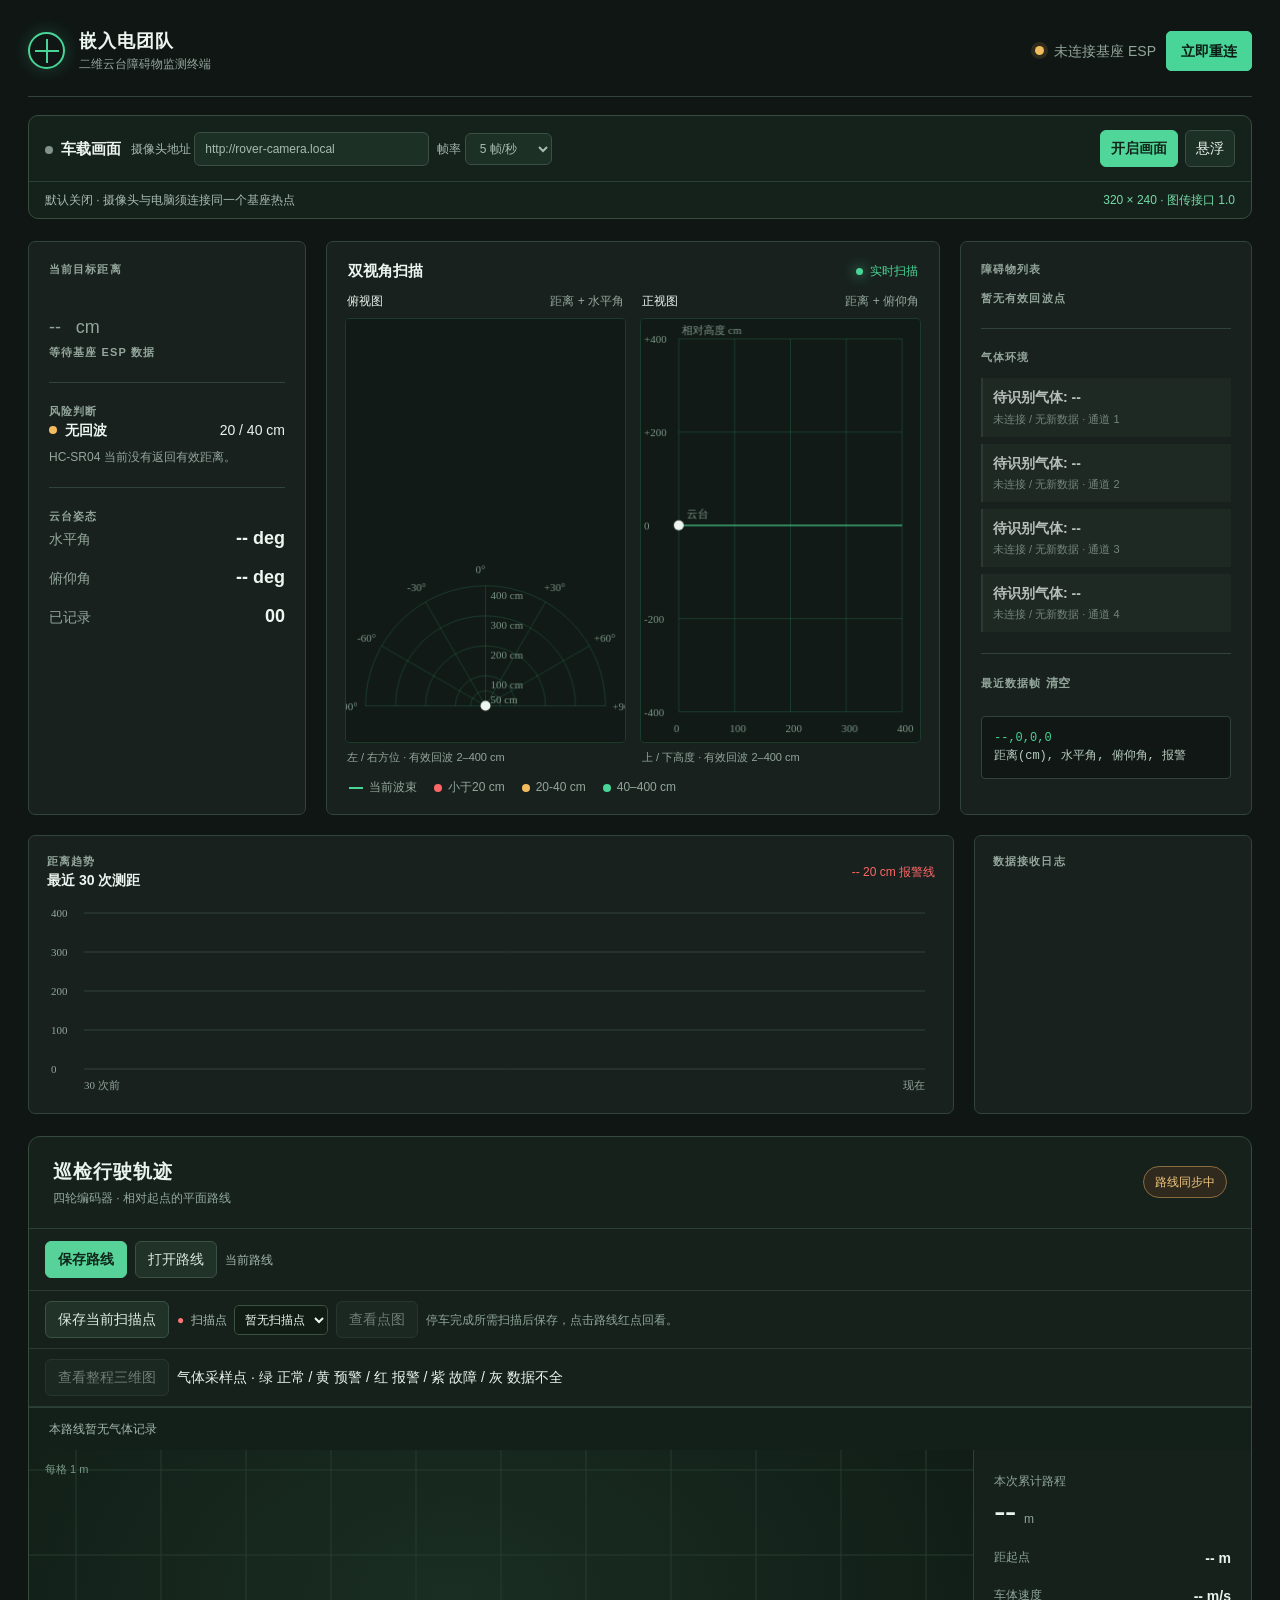
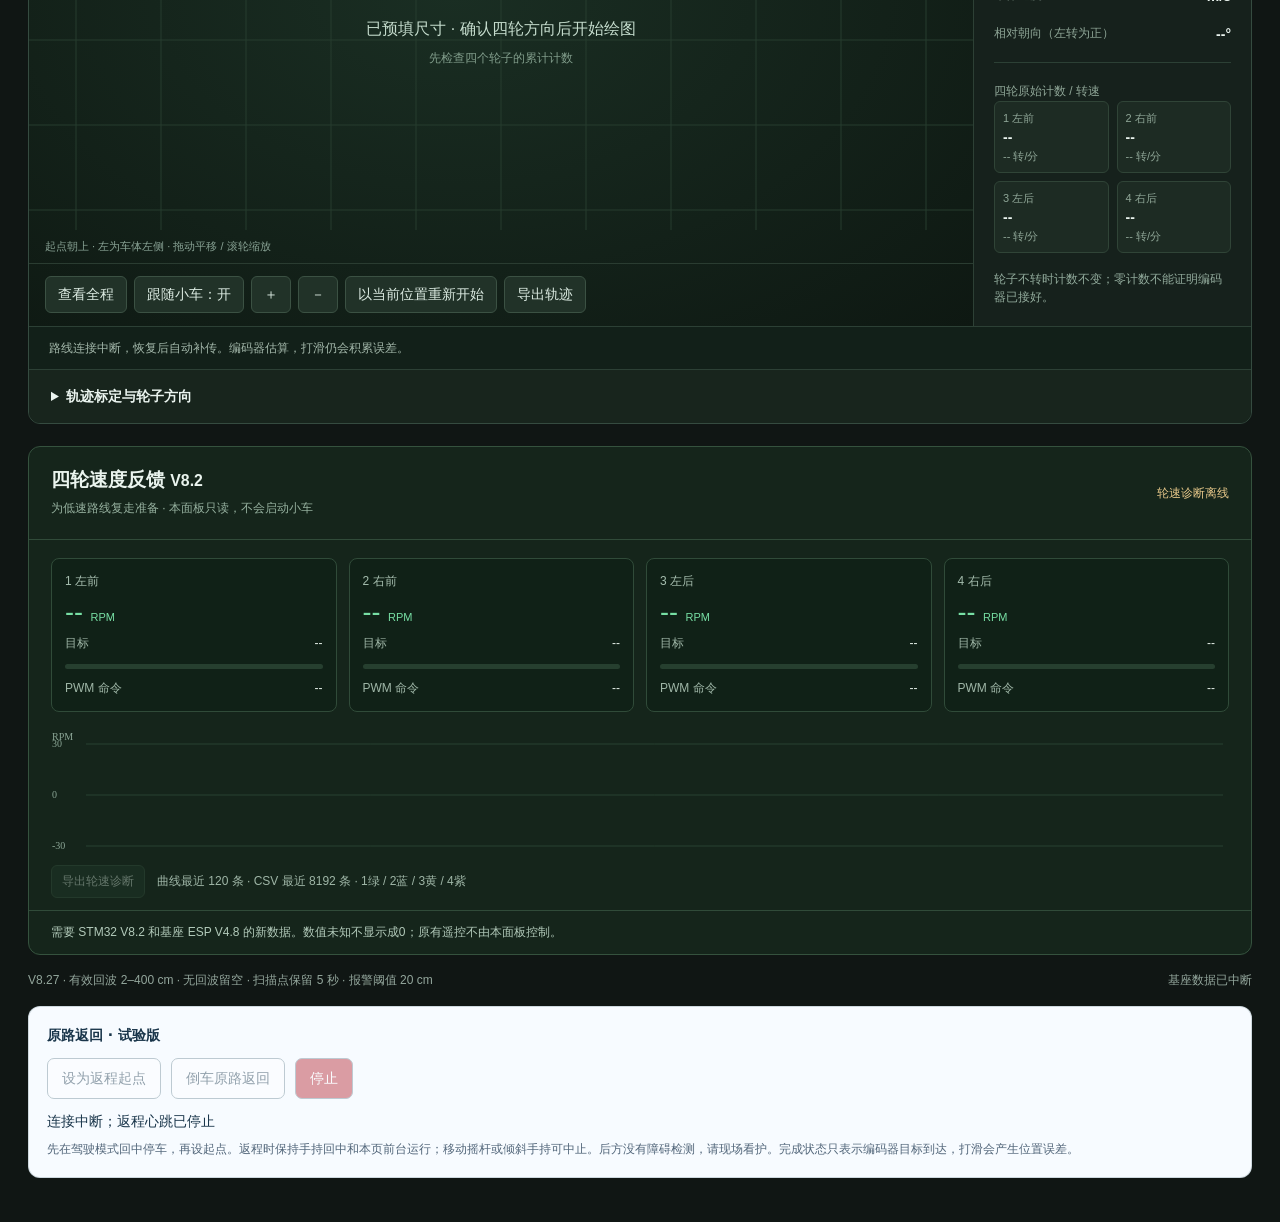
==== commit b78fd609: "网页 V8.27：拟合石质墙面并保存沿线气体状态" ====
--- a/project/gimbal-radar-standalone.html
+++ b/project/gimbal-radar-standalone.html
@@ -3,7 +3,7 @@
 <head>
   <meta charset="utf-8">
   <meta name="viewport" content="width=device-width, initial-scale=1">
-  <title>二维云台雷达 · 巡检行驶轨迹 V8.25</title>
+  <title>二维云台雷达 · 巡检行驶轨迹 V8.27</title>
   <!-- V8.12 / 2026-09-21: 实时与回看共用原版详细云台模型；移除实时半透明锥体，保留细射线/测距点。仅网页变更，接线与固件不变。 -->
   <!-- V8.11 / 2026-09-21: 路线点保存当前扫描快照并独立回看；仅网页功能更新，固件和全部接线不变。 -->
   <!-- V8.9 / 2026-09-15: automatic route driving removed; save/open routes and scans retained. MCU V8.9/base V4.9; handheld V1.5/camera V1.2 unchanged. -->
@@ -71,14 +71,16 @@
       <aside class="panel rightbar"><div class="section-label">障碍物列表</div><div id="detections" class="detections"></div><div class="rule"></div><div class="section-label">气体环境</div><div id="gasList" class="gas-list"><div class="gas-card"><strong>等待气体模块</strong><small>CH4 / O2 / CO / H2S</small></div></div><div class="rule"></div><div class="section-label">最近数据帧 <button id="clearFeed" class="clear" type="button">清空</button></div><div class="data-format"><strong id="rawData">等待数据</strong><br><span id="formatHint">距离(cm), 水平角, 俯仰角, 报警</span></div></aside>
     </section>
     <section class="bottom"><section class="panel trend"><div class="trend-head"><div><div class="section-label">距离趋势</div><strong>最近 30 次测距</strong></div><span class="threshold">-- 20 cm 报警线</span></div><canvas id="trend" aria-label="最近三十次距离变化趋势"></canvas></section><aside class="panel feed"><div class="section-label">数据接收日志</div><ul id="feed" class="feed-list"></ul></aside></section>
-    <footer class="footer"><span>V8.25 · 有效回波 2–400 cm · 无回波留空 · 扫描点保留 5 秒 · 报警阈值 20 cm</span><span id="lastUpdate">更新于 --:--:--</span></footer>
+    <footer class="footer"><span>V8.27 · 有效回波 2–400 cm · 无回波留空 · 扫描点保留 5 秒 · 报警阈值 20 cm</span><span id="lastUpdate">更新于 --:--:--</span></footer>
   </main>
   <script src="three.min.js?v=8.12"></script>
   <script src="OrbitControls.umd.js?v=8.12"></script>
   <script src="rover-model-data.js?v=8.18"></script>
   <script src="gimbal-model.js?v=8.18"></script>
-  <script src="scan-snapshot.js?v=8.25"></script>
-  <script src="vehicle-route.js?v=8.25"></script>
+  <script src="route-gas.js?v=8.27"></script>
+  <script src="scan-walls.js?v=8.27"></script>
+  <script src="scan-snapshot.js?v=8.27"></script>
+  <script src="vehicle-route.js?v=8.27"></script>
   <script src="route-log.js?v=8.19"></script>
   <script src="wheel-speed-panel.js?v=8.24"></script>
   <script src="camera-panel.js?v=8.17"></script>
@@ -166,7 +168,7 @@
         telemetryFailures=0;
         scanTelemetryOnline=frame.online===true&&frame.link===true&&Number.isFinite(Number(frame.roll))&&Number.isFinite(Number(frame.pitch));
         if(scanTelemetryOnline&&frame.sequence!==lastSequence)scanTelemetryAt=Date.now();
-        if(window.VehicleRoute)window.VehicleRoute.feed(frame.odometry);
+        if(window.VehicleRoute)window.VehicleRoute.feed(frame.odometry,frame);
         if(window.WheelSpeedPanel)window.WheelSpeedPanel.feed(frame.wheelSpeed);
         updateGas(frame.gases);
         if(frame.online!==true){nextDelay=400;clearLiveTelemetry('stm32');return;}
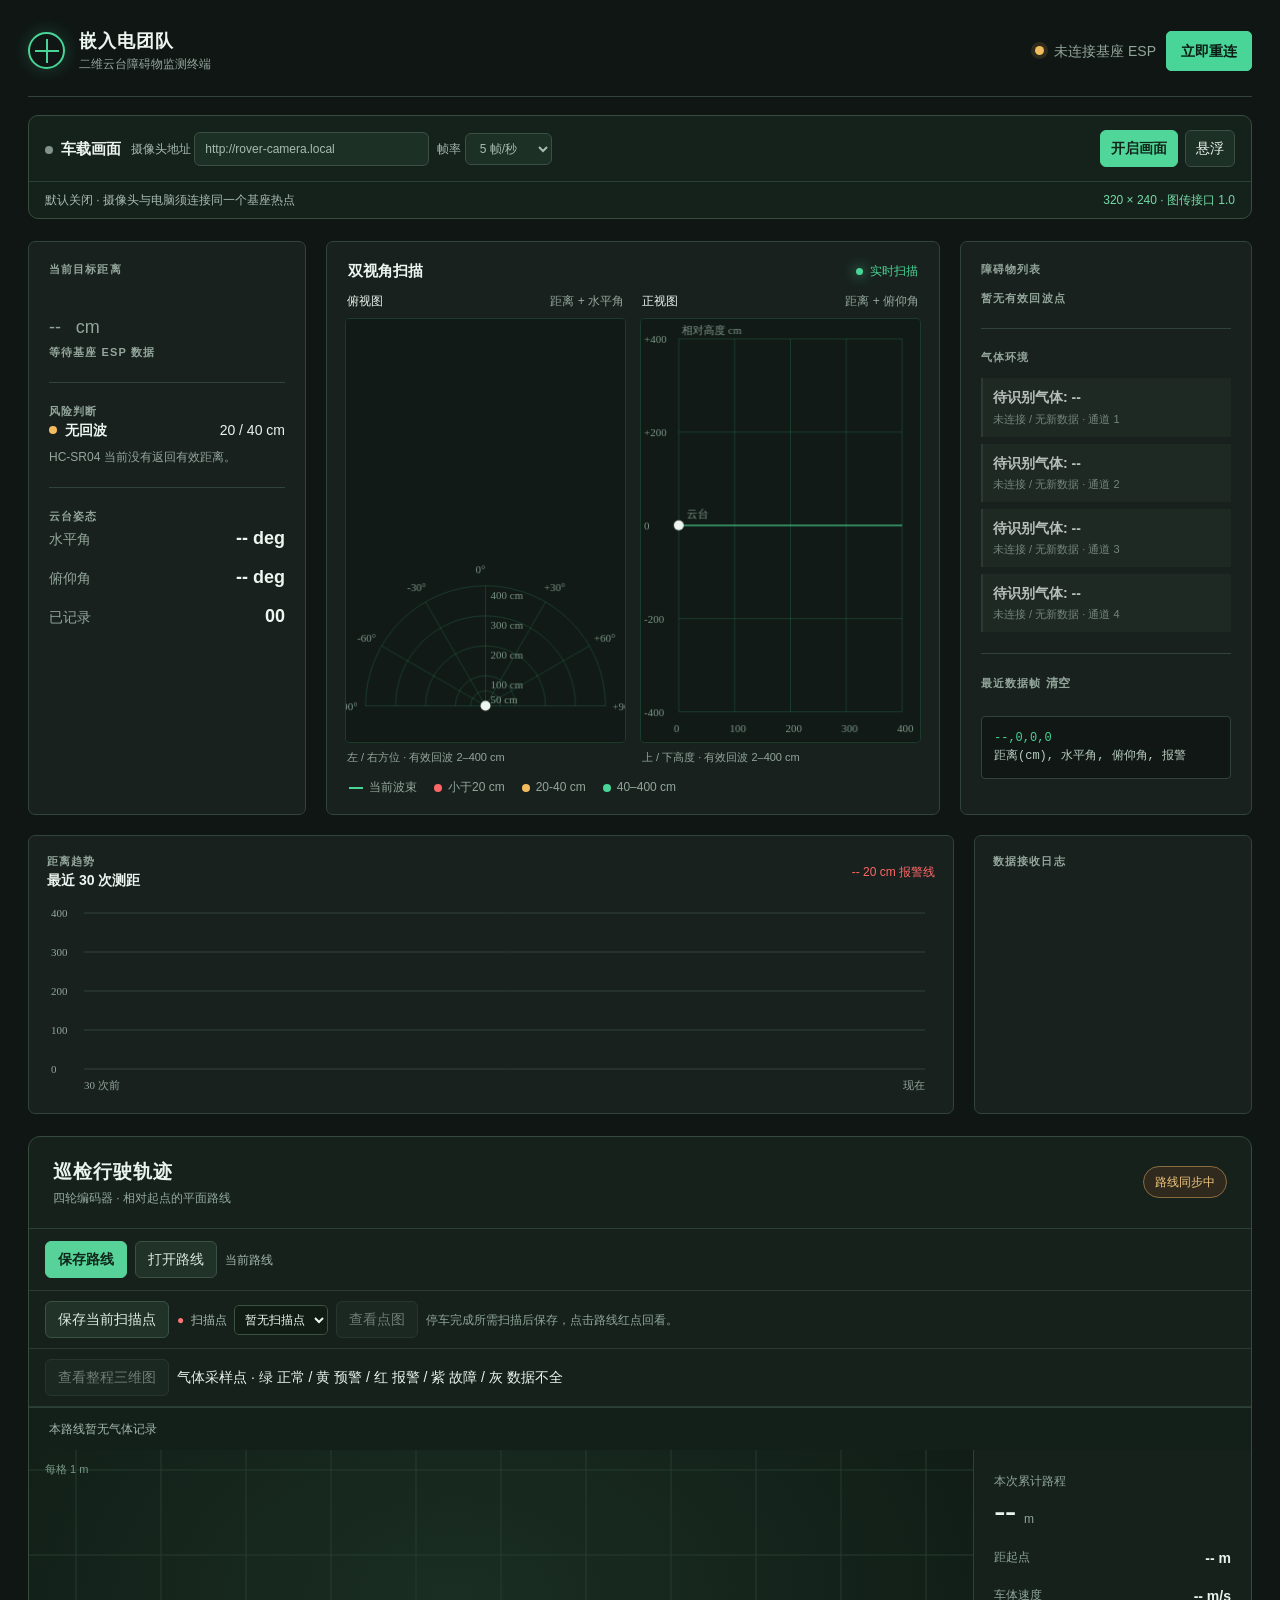
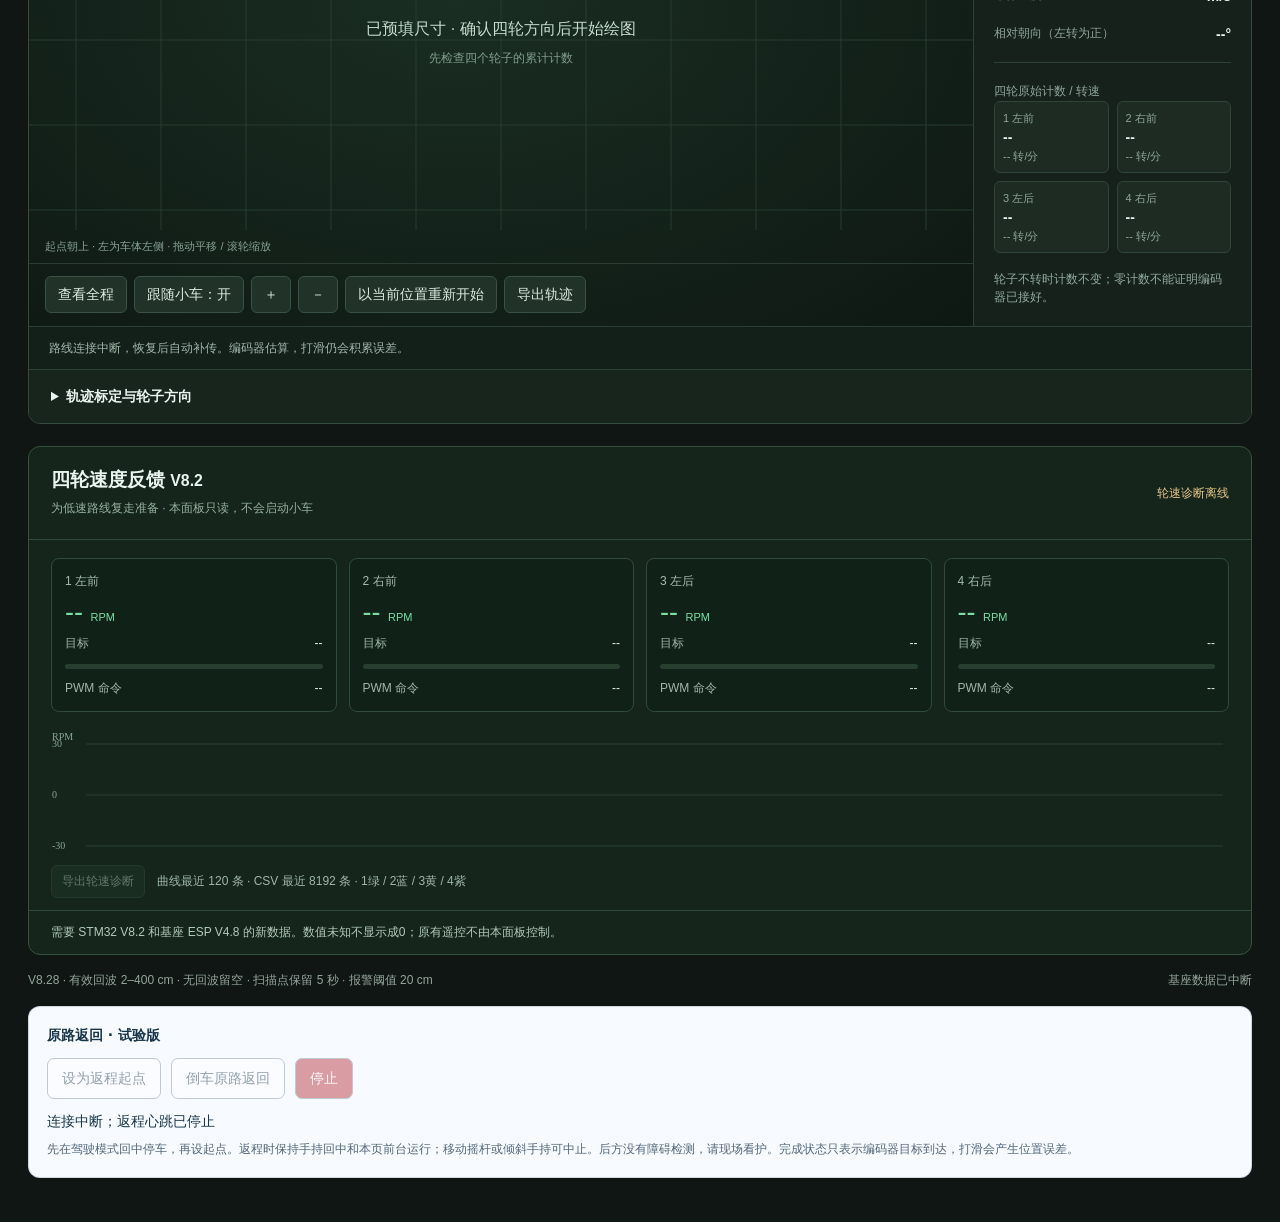
==== commit 6284b970: "网页 V8.28：拼接错位超声波扫描行并保留深度边界" ====
--- a/project/gimbal-radar-standalone.html
+++ b/project/gimbal-radar-standalone.html
@@ -3,7 +3,7 @@
 <head>
   <meta charset="utf-8">
   <meta name="viewport" content="width=device-width, initial-scale=1">
-  <title>二维云台雷达 · 巡检行驶轨迹 V8.27</title>
+  <title>二维云台雷达 · 巡检行驶轨迹 V8.28</title>
   <!-- V8.12 / 2026-09-21: 实时与回看共用原版详细云台模型；移除实时半透明锥体，保留细射线/测距点。仅网页变更，接线与固件不变。 -->
   <!-- V8.11 / 2026-09-21: 路线点保存当前扫描快照并独立回看；仅网页功能更新，固件和全部接线不变。 -->
   <!-- V8.9 / 2026-09-15: automatic route driving removed; save/open routes and scans retained. MCU V8.9/base V4.9; handheld V1.5/camera V1.2 unchanged. -->
@@ -71,15 +71,15 @@
       <aside class="panel rightbar"><div class="section-label">障碍物列表</div><div id="detections" class="detections"></div><div class="rule"></div><div class="section-label">气体环境</div><div id="gasList" class="gas-list"><div class="gas-card"><strong>等待气体模块</strong><small>CH4 / O2 / CO / H2S</small></div></div><div class="rule"></div><div class="section-label">最近数据帧 <button id="clearFeed" class="clear" type="button">清空</button></div><div class="data-format"><strong id="rawData">等待数据</strong><br><span id="formatHint">距离(cm), 水平角, 俯仰角, 报警</span></div></aside>
     </section>
     <section class="bottom"><section class="panel trend"><div class="trend-head"><div><div class="section-label">距离趋势</div><strong>最近 30 次测距</strong></div><span class="threshold">-- 20 cm 报警线</span></div><canvas id="trend" aria-label="最近三十次距离变化趋势"></canvas></section><aside class="panel feed"><div class="section-label">数据接收日志</div><ul id="feed" class="feed-list"></ul></aside></section>
-    <footer class="footer"><span>V8.27 · 有效回波 2–400 cm · 无回波留空 · 扫描点保留 5 秒 · 报警阈值 20 cm</span><span id="lastUpdate">更新于 --:--:--</span></footer>
+    <footer class="footer"><span>V8.28 · 有效回波 2–400 cm · 无回波留空 · 扫描点保留 5 秒 · 报警阈值 20 cm</span><span id="lastUpdate">更新于 --:--:--</span></footer>
   </main>
   <script src="three.min.js?v=8.12"></script>
   <script src="OrbitControls.umd.js?v=8.12"></script>
   <script src="rover-model-data.js?v=8.18"></script>
   <script src="gimbal-model.js?v=8.18"></script>
   <script src="route-gas.js?v=8.27"></script>
-  <script src="scan-walls.js?v=8.27"></script>
-  <script src="scan-snapshot.js?v=8.27"></script>
+  <script src="scan-walls.js?v=8.28"></script>
+  <script src="scan-snapshot.js?v=8.28"></script>
   <script src="vehicle-route.js?v=8.27"></script>
   <script src="route-log.js?v=8.19"></script>
   <script src="wheel-speed-panel.js?v=8.24"></script>
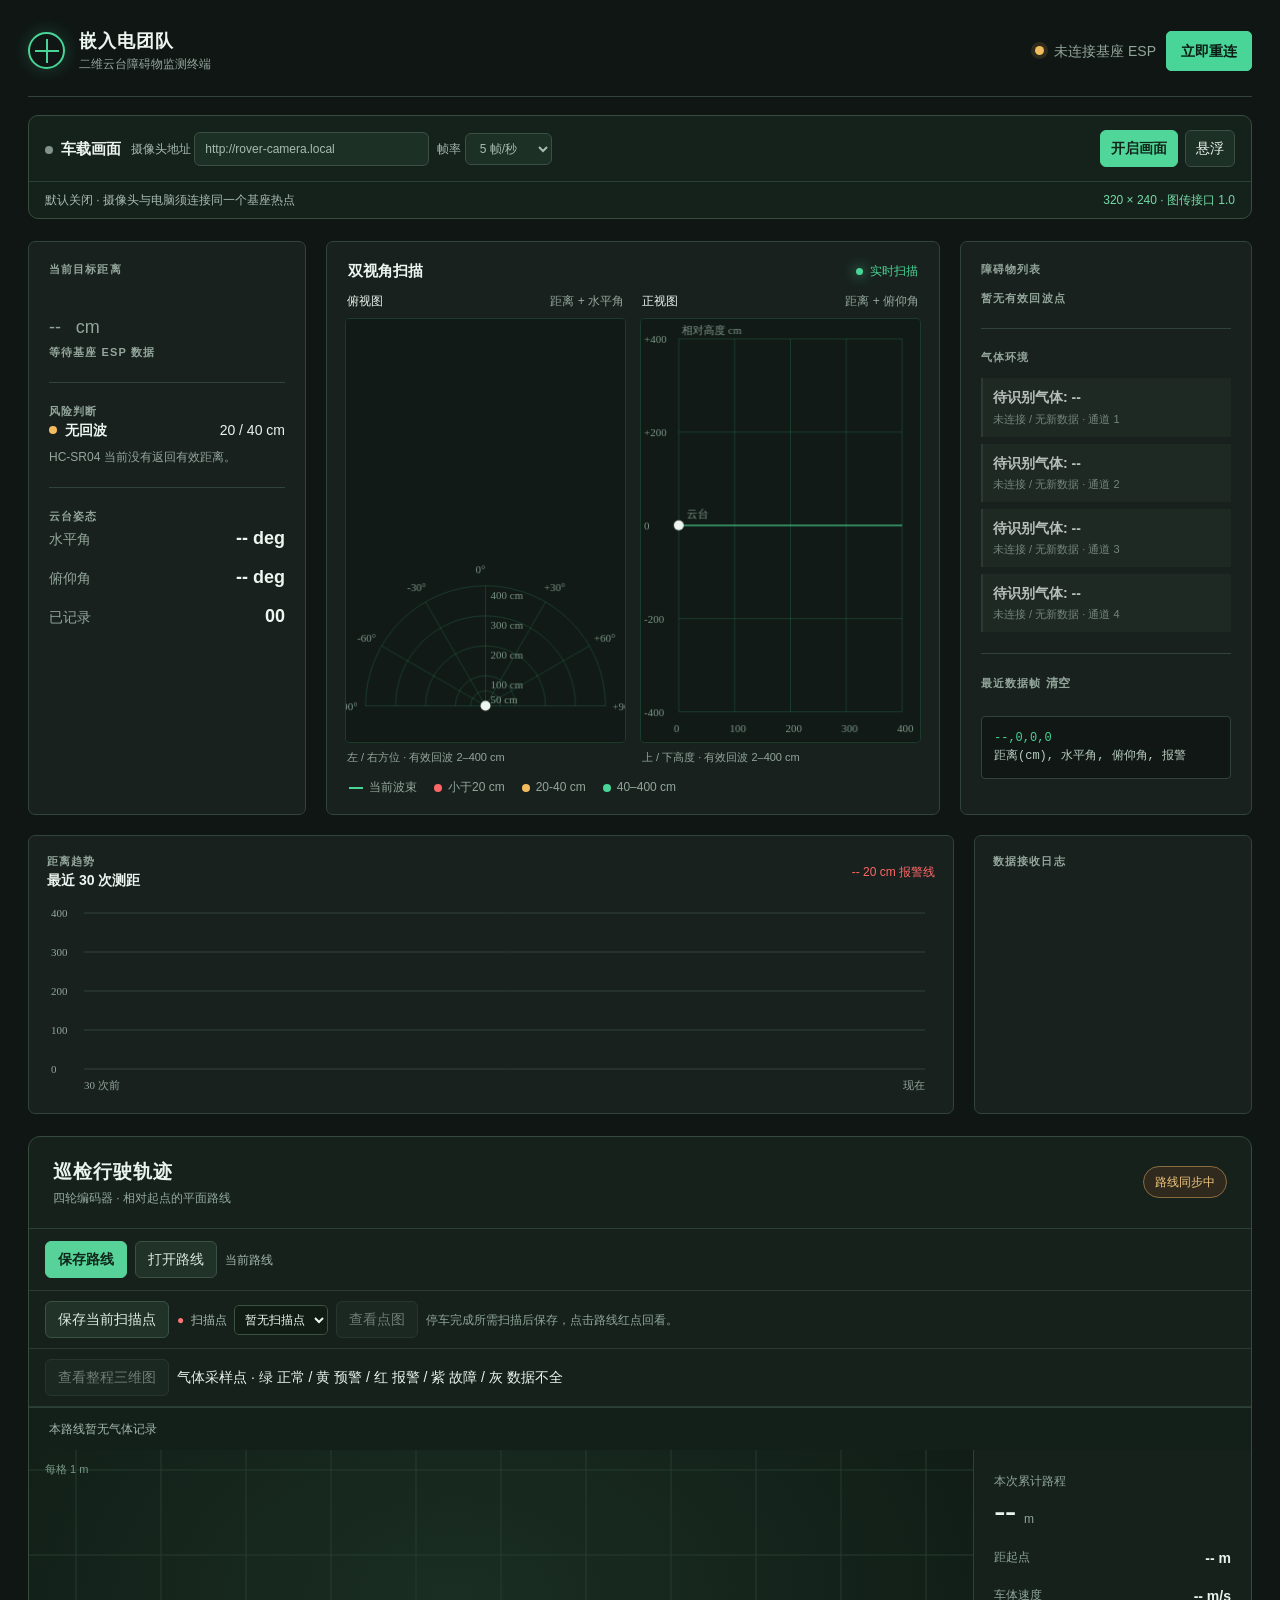
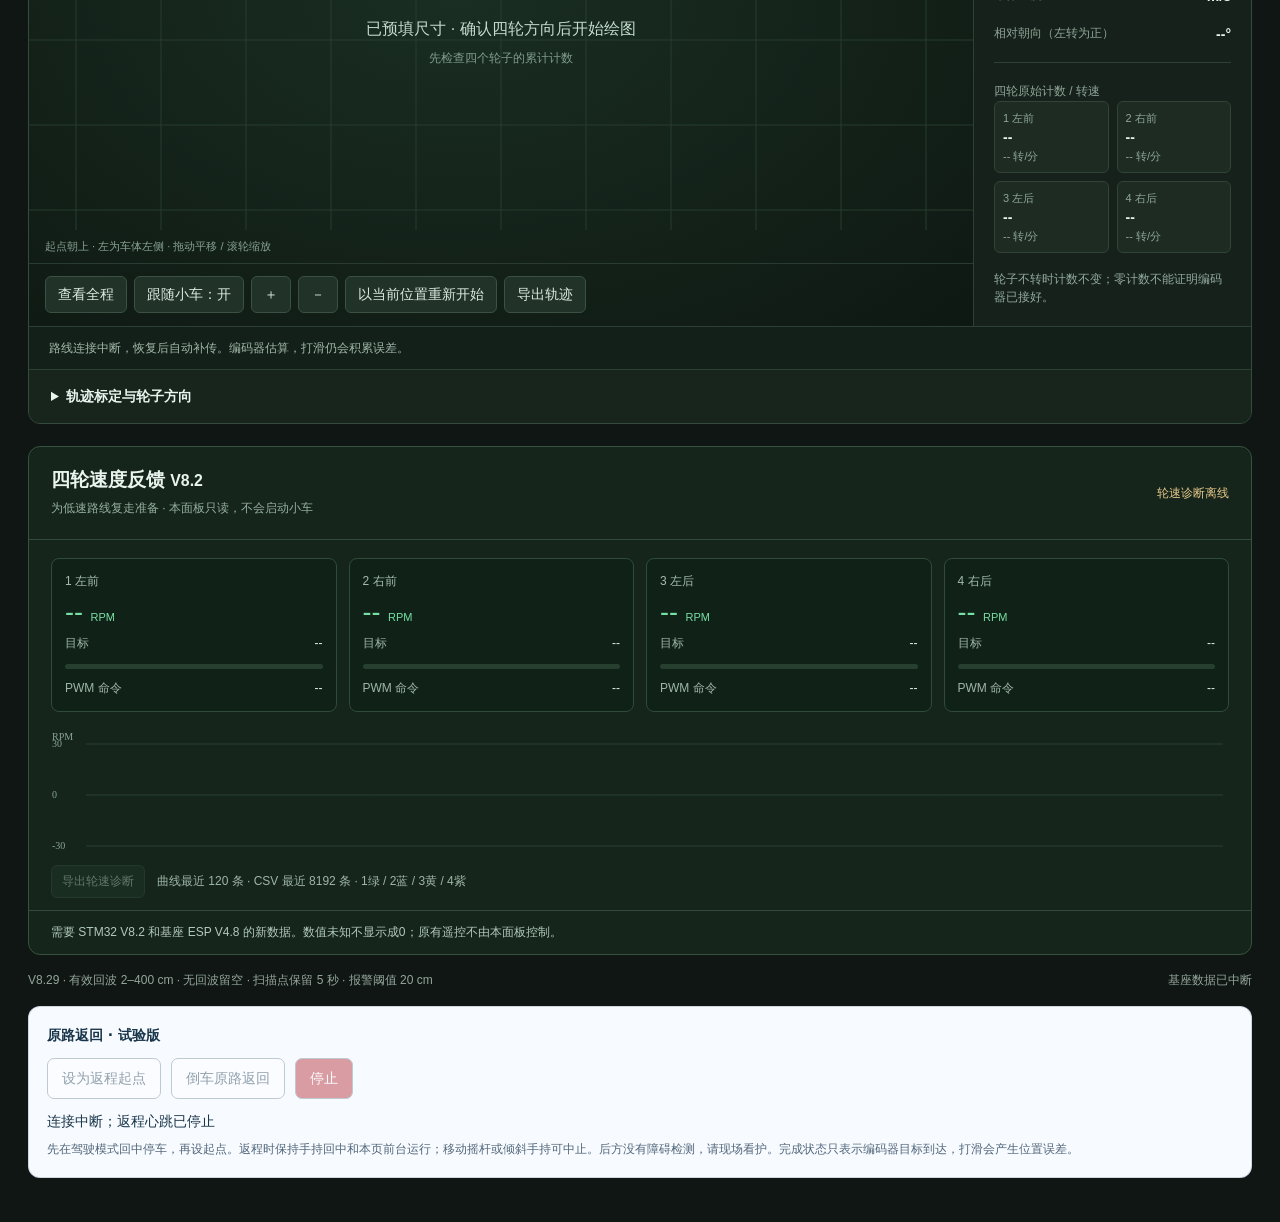
==== commit f8fa0721: "网页 V8.29：按云台实测角与回波方向约束定位墙面" ====
--- a/project/gimbal-radar-standalone.html
+++ b/project/gimbal-radar-standalone.html
@@ -3,7 +3,7 @@
 <head>
   <meta charset="utf-8">
   <meta name="viewport" content="width=device-width, initial-scale=1">
-  <title>二维云台雷达 · 巡检行驶轨迹 V8.28</title>
+  <title>二维云台雷达 · 巡检行驶轨迹 V8.29</title>
   <!-- V8.12 / 2026-09-21: 实时与回看共用原版详细云台模型；移除实时半透明锥体，保留细射线/测距点。仅网页变更，接线与固件不变。 -->
   <!-- V8.11 / 2026-09-21: 路线点保存当前扫描快照并独立回看；仅网页功能更新，固件和全部接线不变。 -->
   <!-- V8.9 / 2026-09-15: automatic route driving removed; save/open routes and scans retained. MCU V8.9/base V4.9; handheld V1.5/camera V1.2 unchanged. -->
@@ -71,16 +71,17 @@
       <aside class="panel rightbar"><div class="section-label">障碍物列表</div><div id="detections" class="detections"></div><div class="rule"></div><div class="section-label">气体环境</div><div id="gasList" class="gas-list"><div class="gas-card"><strong>等待气体模块</strong><small>CH4 / O2 / CO / H2S</small></div></div><div class="rule"></div><div class="section-label">最近数据帧 <button id="clearFeed" class="clear" type="button">清空</button></div><div class="data-format"><strong id="rawData">等待数据</strong><br><span id="formatHint">距离(cm), 水平角, 俯仰角, 报警</span></div></aside>
     </section>
     <section class="bottom"><section class="panel trend"><div class="trend-head"><div><div class="section-label">距离趋势</div><strong>最近 30 次测距</strong></div><span class="threshold">-- 20 cm 报警线</span></div><canvas id="trend" aria-label="最近三十次距离变化趋势"></canvas></section><aside class="panel feed"><div class="section-label">数据接收日志</div><ul id="feed" class="feed-list"></ul></aside></section>
-    <footer class="footer"><span>V8.28 · 有效回波 2–400 cm · 无回波留空 · 扫描点保留 5 秒 · 报警阈值 20 cm</span><span id="lastUpdate">更新于 --:--:--</span></footer>
+    <footer class="footer"><span>V8.29 · 有效回波 2–400 cm · 无回波留空 · 扫描点保留 5 秒 · 报警阈值 20 cm</span><span id="lastUpdate">更新于 --:--:--</span></footer>
   </main>
   <script src="three.min.js?v=8.12"></script>
   <script src="OrbitControls.umd.js?v=8.12"></script>
   <script src="rover-model-data.js?v=8.18"></script>
   <script src="gimbal-model.js?v=8.18"></script>
   <script src="route-gas.js?v=8.27"></script>
+  <script src="sonar-projection.js?v=8.29"></script>
   <script src="scan-walls.js?v=8.28"></script>
-  <script src="scan-snapshot.js?v=8.28"></script>
-  <script src="vehicle-route.js?v=8.27"></script>
+  <script src="scan-snapshot.js?v=8.29"></script>
+  <script src="vehicle-route.js?v=8.29"></script>
   <script src="route-log.js?v=8.19"></script>
   <script src="wheel-speed-panel.js?v=8.24"></script>
   <script src="camera-panel.js?v=8.17"></script>
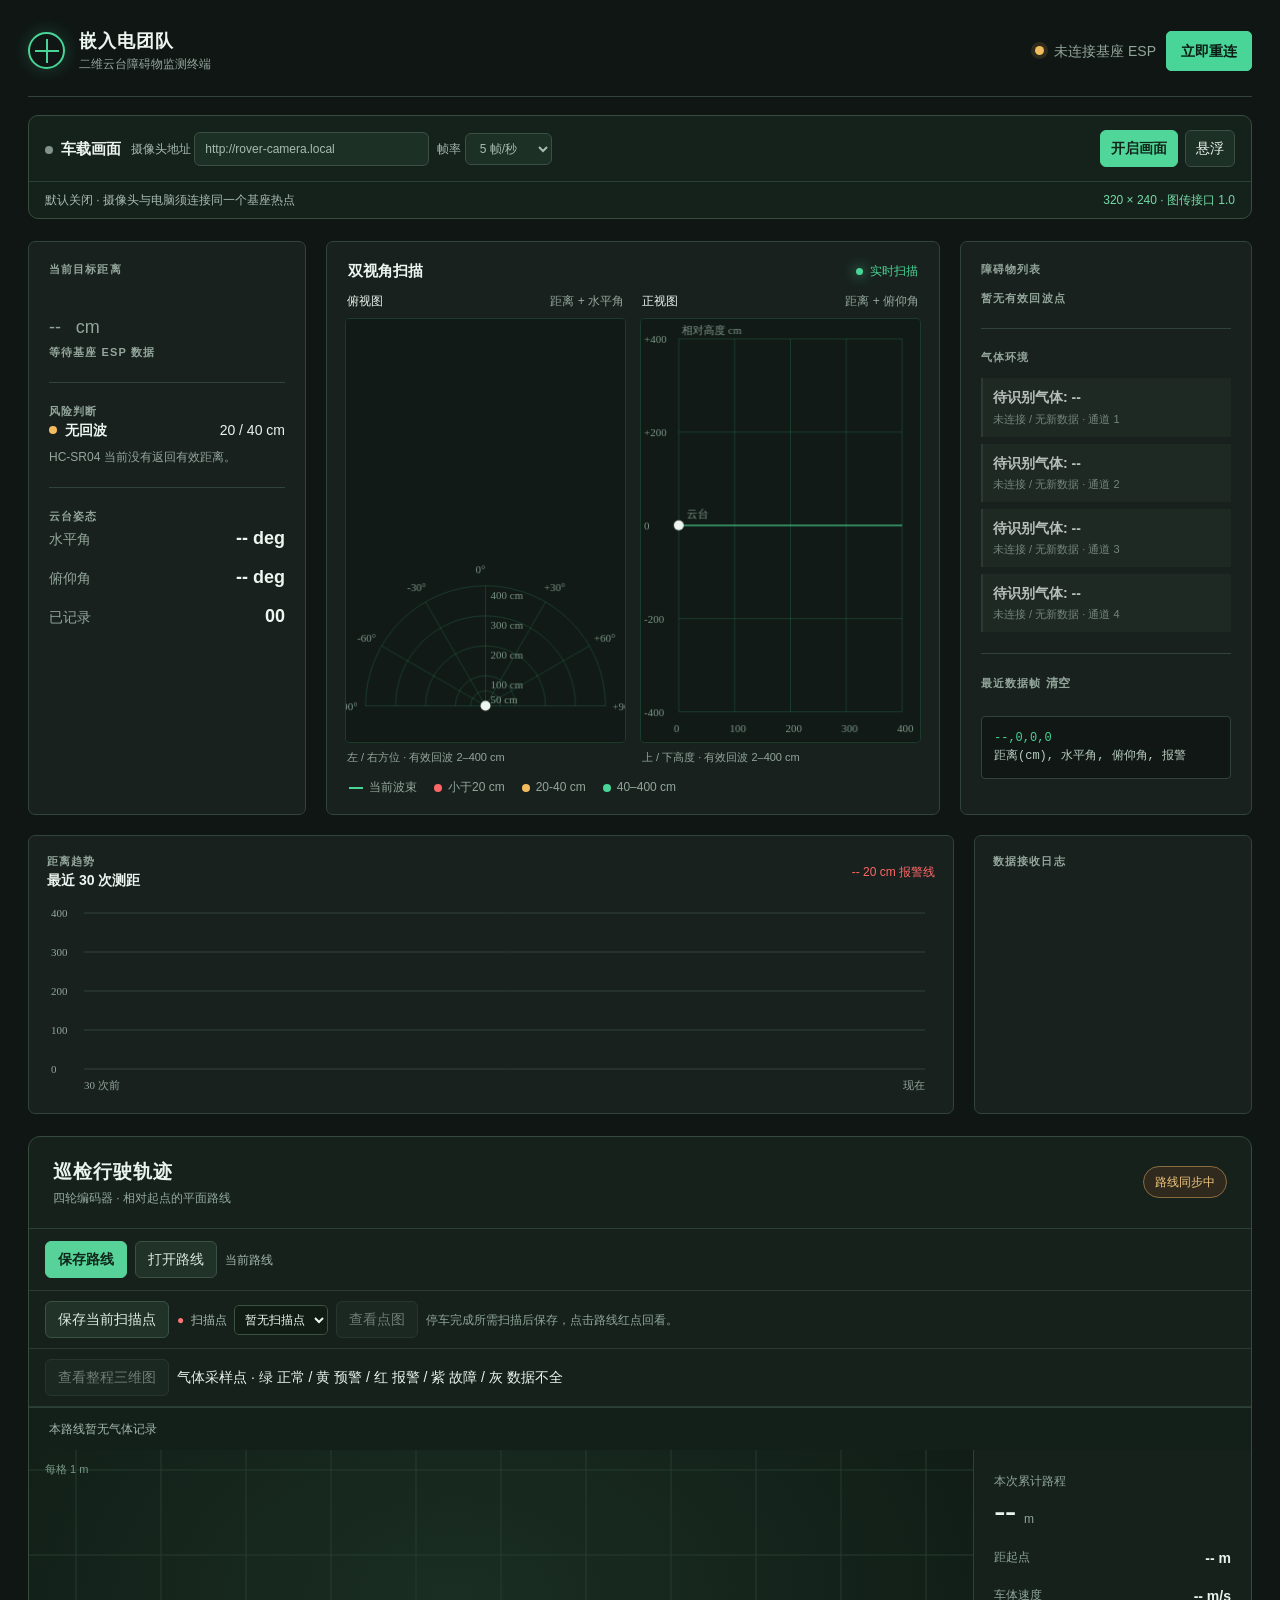
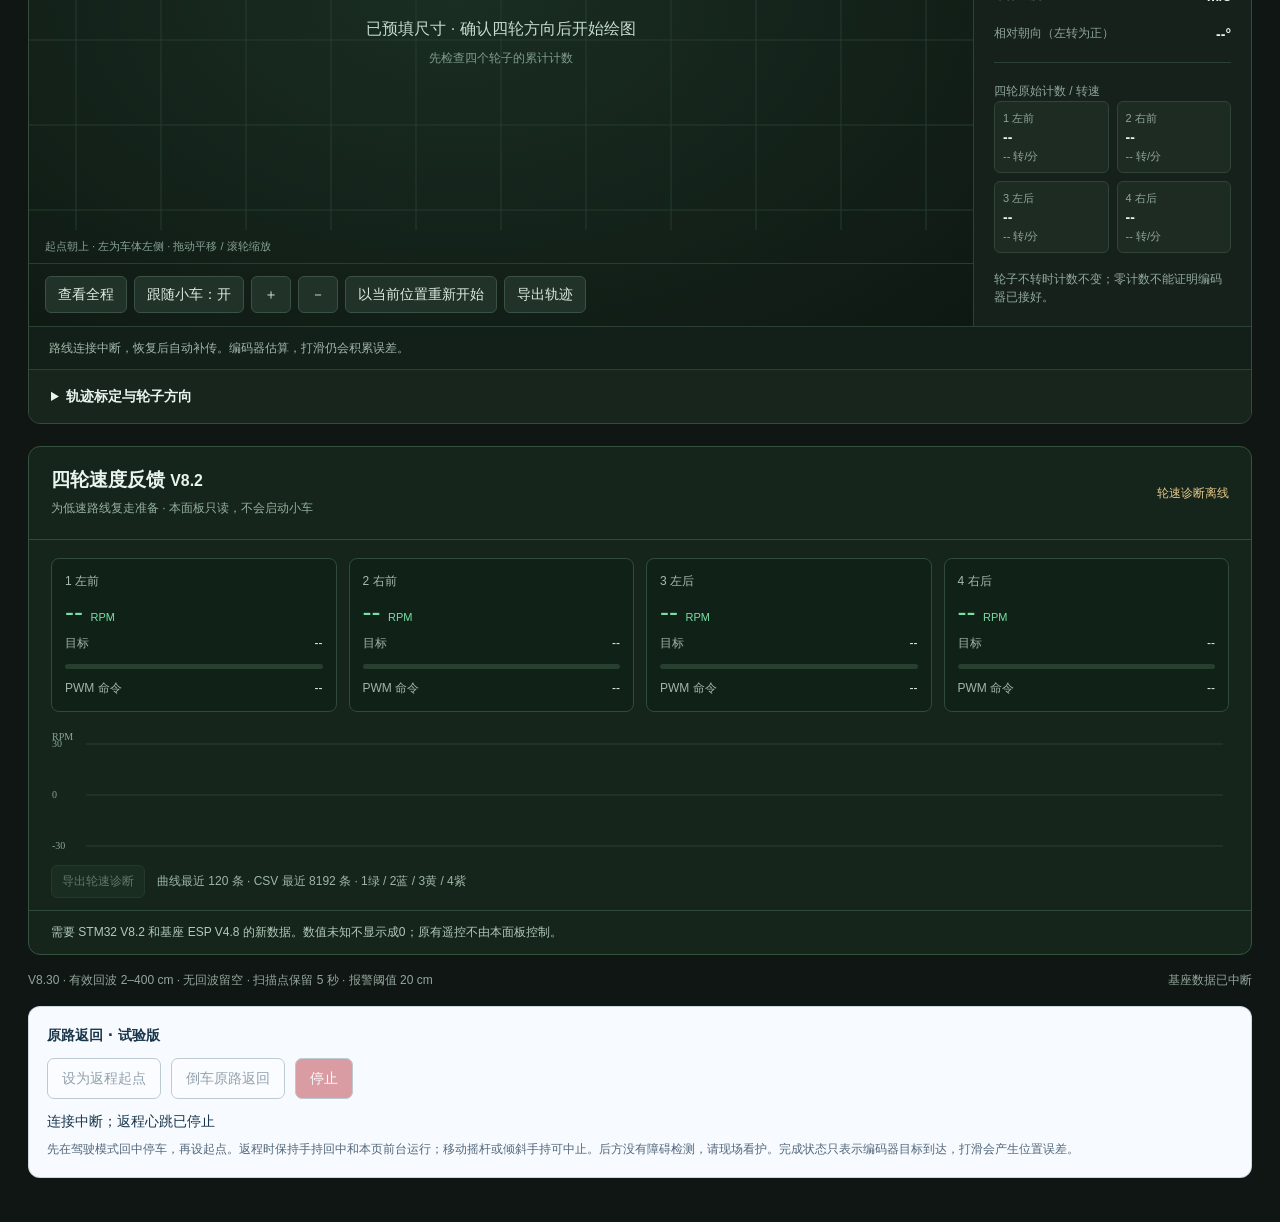
==== commit e9ccf78b: "网页 V8.30：按俯仰扫描截面补偿高度方向弧线" ====
--- a/project/gimbal-radar-standalone.html
+++ b/project/gimbal-radar-standalone.html
@@ -3,7 +3,7 @@
 <head>
   <meta charset="utf-8">
   <meta name="viewport" content="width=device-width, initial-scale=1">
-  <title>二维云台雷达 · 巡检行驶轨迹 V8.29</title>
+  <title>二维云台雷达 · 巡检行驶轨迹 V8.30</title>
   <!-- V8.12 / 2026-09-21: 实时与回看共用原版详细云台模型；移除实时半透明锥体，保留细射线/测距点。仅网页变更，接线与固件不变。 -->
   <!-- V8.11 / 2026-09-21: 路线点保存当前扫描快照并独立回看；仅网页功能更新，固件和全部接线不变。 -->
   <!-- V8.9 / 2026-09-15: automatic route driving removed; save/open routes and scans retained. MCU V8.9/base V4.9; handheld V1.5/camera V1.2 unchanged. -->
@@ -71,17 +71,17 @@
       <aside class="panel rightbar"><div class="section-label">障碍物列表</div><div id="detections" class="detections"></div><div class="rule"></div><div class="section-label">气体环境</div><div id="gasList" class="gas-list"><div class="gas-card"><strong>等待气体模块</strong><small>CH4 / O2 / CO / H2S</small></div></div><div class="rule"></div><div class="section-label">最近数据帧 <button id="clearFeed" class="clear" type="button">清空</button></div><div class="data-format"><strong id="rawData">等待数据</strong><br><span id="formatHint">距离(cm), 水平角, 俯仰角, 报警</span></div></aside>
     </section>
     <section class="bottom"><section class="panel trend"><div class="trend-head"><div><div class="section-label">距离趋势</div><strong>最近 30 次测距</strong></div><span class="threshold">-- 20 cm 报警线</span></div><canvas id="trend" aria-label="最近三十次距离变化趋势"></canvas></section><aside class="panel feed"><div class="section-label">数据接收日志</div><ul id="feed" class="feed-list"></ul></aside></section>
-    <footer class="footer"><span>V8.29 · 有效回波 2–400 cm · 无回波留空 · 扫描点保留 5 秒 · 报警阈值 20 cm</span><span id="lastUpdate">更新于 --:--:--</span></footer>
+    <footer class="footer"><span>V8.30 · 有效回波 2–400 cm · 无回波留空 · 扫描点保留 5 秒 · 报警阈值 20 cm</span><span id="lastUpdate">更新于 --:--:--</span></footer>
   </main>
   <script src="three.min.js?v=8.12"></script>
   <script src="OrbitControls.umd.js?v=8.12"></script>
   <script src="rover-model-data.js?v=8.18"></script>
   <script src="gimbal-model.js?v=8.18"></script>
   <script src="route-gas.js?v=8.27"></script>
-  <script src="sonar-projection.js?v=8.29"></script>
+  <script src="sonar-projection.js?v=8.30"></script>
   <script src="scan-walls.js?v=8.28"></script>
-  <script src="scan-snapshot.js?v=8.29"></script>
-  <script src="vehicle-route.js?v=8.29"></script>
+  <script src="scan-snapshot.js?v=8.30"></script>
+  <script src="vehicle-route.js?v=8.30"></script>
   <script src="route-log.js?v=8.19"></script>
   <script src="wheel-speed-panel.js?v=8.24"></script>
   <script src="camera-panel.js?v=8.17"></script>
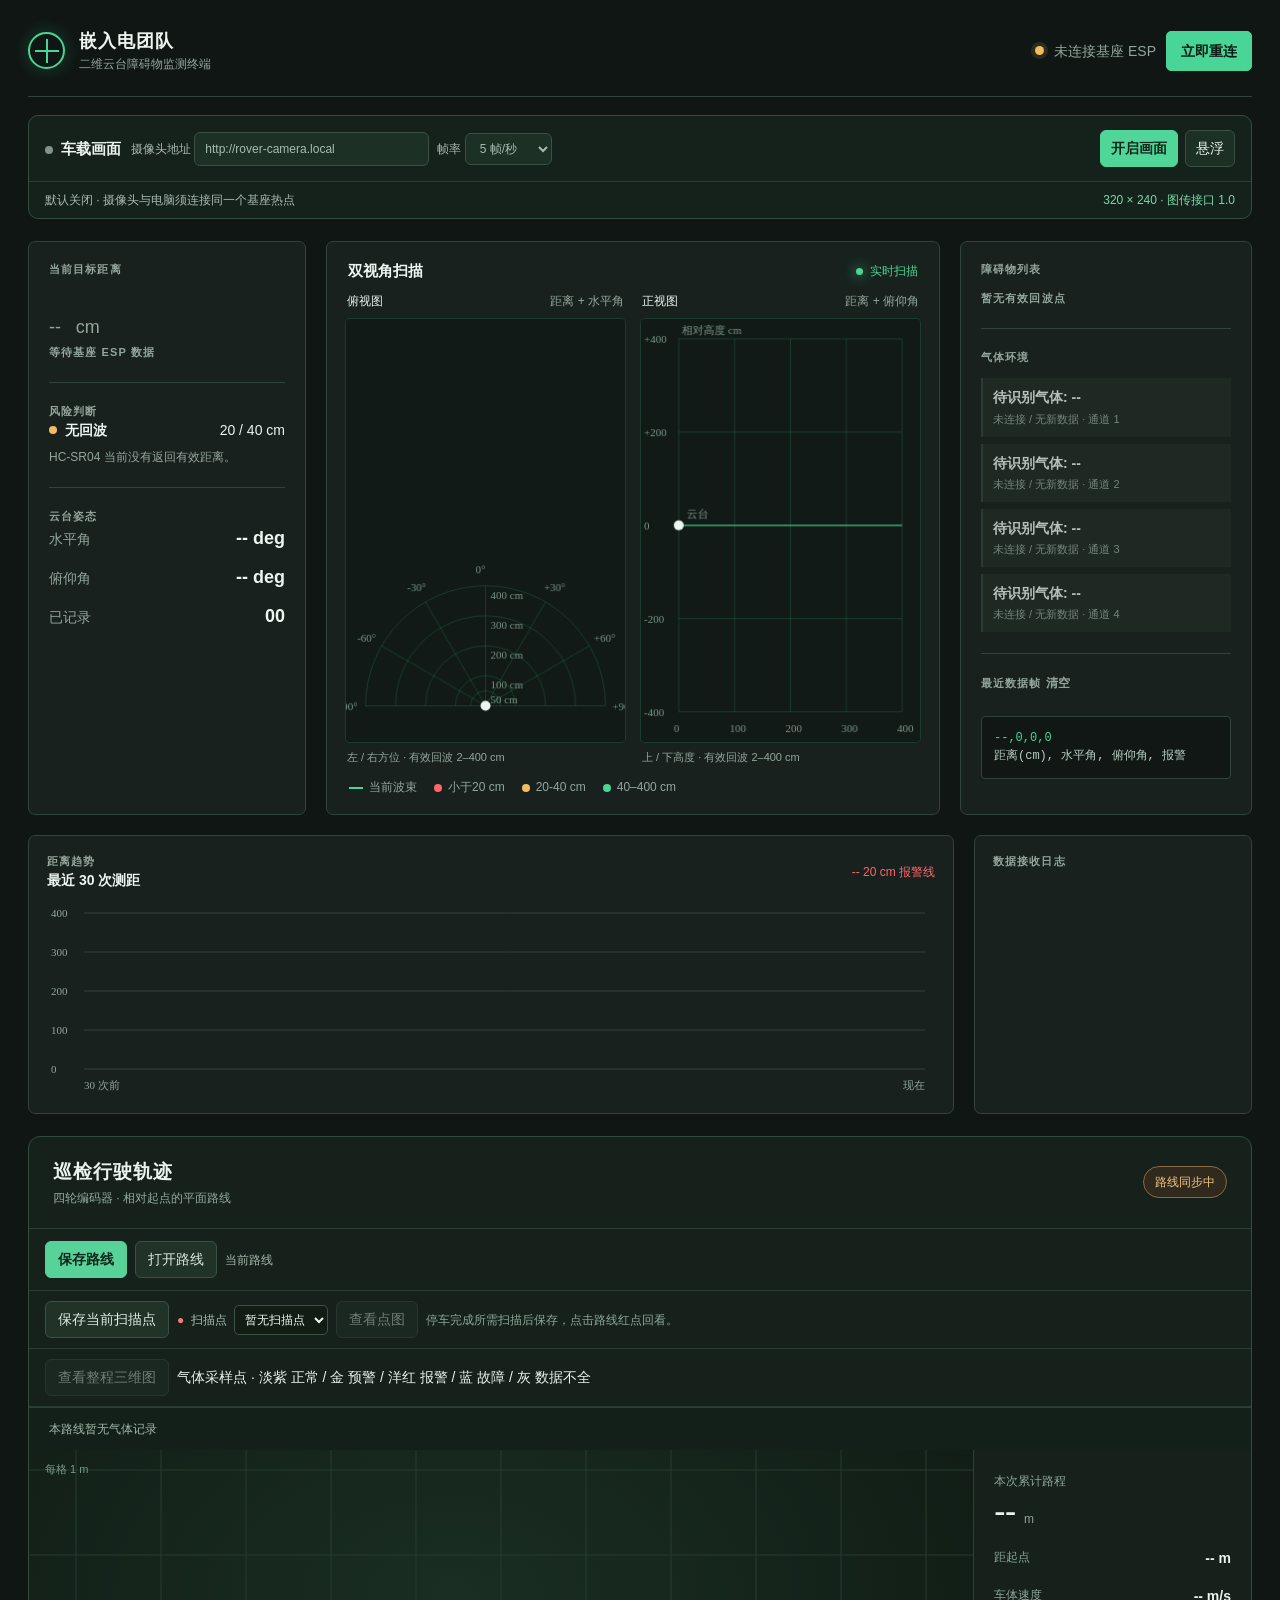
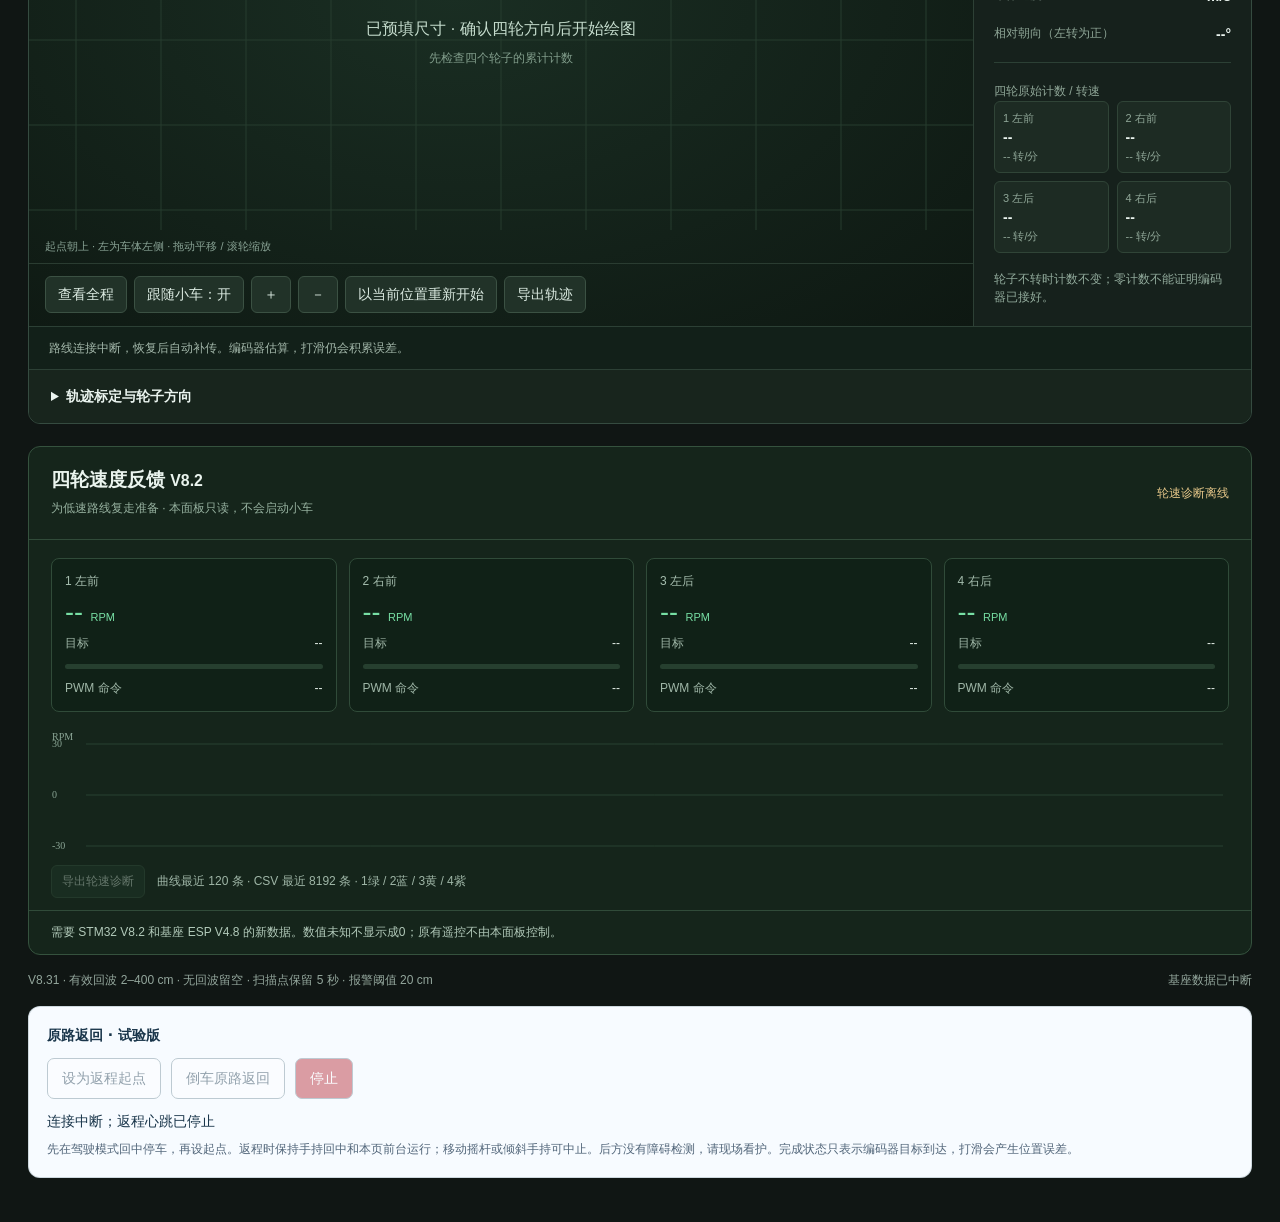
==== commit 785e1d82: "V8.31 手持双键麦克纳姆横移、停车扫描和沿线气体标记" ====
--- a/project/gimbal-radar-standalone.html
+++ b/project/gimbal-radar-standalone.html
@@ -3,7 +3,7 @@
 <head>
   <meta charset="utf-8">
   <meta name="viewport" content="width=device-width, initial-scale=1">
-  <title>二维云台雷达 · 巡检行驶轨迹 V8.30</title>
+  <title>二维云台雷达 · 巡检行驶轨迹 V8.31</title>
   <!-- V8.12 / 2026-09-21: 实时与回看共用原版详细云台模型；移除实时半透明锥体，保留细射线/测距点。仅网页变更，接线与固件不变。 -->
   <!-- V8.11 / 2026-09-21: 路线点保存当前扫描快照并独立回看；仅网页功能更新，固件和全部接线不变。 -->
   <!-- V8.9 / 2026-09-15: automatic route driving removed; save/open routes and scans retained. MCU V8.9/base V4.9; handheld V1.5/camera V1.2 unchanged. -->
@@ -71,18 +71,18 @@
       <aside class="panel rightbar"><div class="section-label">障碍物列表</div><div id="detections" class="detections"></div><div class="rule"></div><div class="section-label">气体环境</div><div id="gasList" class="gas-list"><div class="gas-card"><strong>等待气体模块</strong><small>CH4 / O2 / CO / H2S</small></div></div><div class="rule"></div><div class="section-label">最近数据帧 <button id="clearFeed" class="clear" type="button">清空</button></div><div class="data-format"><strong id="rawData">等待数据</strong><br><span id="formatHint">距离(cm), 水平角, 俯仰角, 报警</span></div></aside>
     </section>
     <section class="bottom"><section class="panel trend"><div class="trend-head"><div><div class="section-label">距离趋势</div><strong>最近 30 次测距</strong></div><span class="threshold">-- 20 cm 报警线</span></div><canvas id="trend" aria-label="最近三十次距离变化趋势"></canvas></section><aside class="panel feed"><div class="section-label">数据接收日志</div><ul id="feed" class="feed-list"></ul></aside></section>
-    <footer class="footer"><span>V8.30 · 有效回波 2–400 cm · 无回波留空 · 扫描点保留 5 秒 · 报警阈值 20 cm</span><span id="lastUpdate">更新于 --:--:--</span></footer>
+    <footer class="footer"><span>V8.31 · 有效回波 2–400 cm · 无回波留空 · 扫描点保留 5 秒 · 报警阈值 20 cm</span><span id="lastUpdate">更新于 --:--:--</span></footer>
   </main>
   <script src="three.min.js?v=8.12"></script>
   <script src="OrbitControls.umd.js?v=8.12"></script>
   <script src="rover-model-data.js?v=8.18"></script>
   <script src="gimbal-model.js?v=8.18"></script>
-  <script src="route-gas.js?v=8.27"></script>
-  <script src="sonar-projection.js?v=8.30"></script>
+  <script src="route-gas.js?v=8.31"></script>
+  <script src="sonar-projection.js?v=8.31"></script>
   <script src="scan-walls.js?v=8.28"></script>
-  <script src="scan-snapshot.js?v=8.30"></script>
-  <script src="vehicle-route.js?v=8.30"></script>
-  <script src="route-log.js?v=8.19"></script>
+  <script src="scan-snapshot.js?v=8.31"></script>
+  <script src="vehicle-route.js?v=8.31"></script>
+  <script src="route-log.js?v=8.31"></script>
   <script src="wheel-speed-panel.js?v=8.24"></script>
   <script src="camera-panel.js?v=8.17"></script>
   <script>
@@ -131,12 +131,40 @@
 }
       function updateUI(ageMs=null) { const {distance,heading,tilt,alarm,distanceValid,link} = data, inRange=distanceValid&&distance<=DISPLAY_RANGE_CM, danger=inRange&&alarm, caution=inRange&&distance>=20&&distance<40; $('distance').textContent=distanceValid?distance.toFixed(1):'--'; $('heading').textContent=link?fmtAngle(heading):'-- deg'; $('tilt').textContent=link?fmtAngle(tilt):'-- deg'; $('count').textContent=String(points.length).padStart(2,'0'); $('rawData').textContent=distanceValid?`${distance.toFixed(1)},${Math.round(heading)},${Math.round(tilt)},${danger?1:0}`:`--,${Math.round(heading)},${Math.round(tilt)},0`; $('lastUpdate').textContent=`更新于 ${now()} · 主控数据年龄 ${Number.isFinite(ageMs)?ageMs+" ms":"--"}`; $('statusDot').className=`state-dot ${!inRange?'':danger?'danger':caution?'':'safe'}`; $('statusText').textContent=!distanceValid?'无回波':danger?'报警':caution?'注意':'安全'; $('statusNote').textContent=!distanceValid?'HC-SR04 当前没有返回有效距离。':danger?'障碍物进入 20 cm 报警范围，请立即调整云台。':caution?'障碍物位于 20-40 cm 注意范围。':'障碍物位于 40–400 cm 安全范围。'; $('echoText').textContent=distanceValid?'HC-SR04 回波有效':'未收到有效超声波回波'; renderDetections(); renderRadar(); renderElevation(); renderTrend(); }
       function renderDetections() { const current=data.distanceValid&&data.link&&data.distance<=DISPLAY_RANGE_CM?[{...data}]:[]; const visible=[...points,...current].sort((a,b)=>a.distance-b.distance).slice(0,3); $('detections').innerHTML=visible.length?visible.map((p,i)=>`<div class="detection ${p.distance<20?'danger':p.distance>=40?'safe':''}"><div class="detection-top"><strong>目标 ${String(i+1).padStart(2,'0')}</strong><strong>${p.distance.toFixed(1)} cm</strong></div><small>方位 ${fmtAngle(p.heading)} · 俯仰 ${fmtAngle(p.tilt || 0)}</small></div>`).join(''):'<div class="section-label">暂无有效回波点</div>'; }
-      function renderRadar() { const {width:w,height:h}=fit(radar,rctx), cx=w/2, cy=h-36, max=Math.min(w*.43,h*.77); rctx.clearRect(0,0,w,h); rctx.fillStyle='#111a16'; rctx.fillRect(0,0,w,h); rctx.save(); rctx.strokeStyle='rgba(72,213,151,.18)'; rctx.lineWidth=1; [50,100,200,300,400].forEach(d=>{const radius=rangeRatio(d)*max;rctx.beginPath();rctx.arc(cx,cy,radius,Math.PI,0);rctx.stroke();rctx.fillStyle='#7d9689';rctx.font='11px Segoe UI';rctx.fillText(`${d} cm`,cx+5,cy-radius+13);}); [-90,-60,-30,0,30,60,90].forEach(a=>{let q=(a-90)*Math.PI/180;rctx.beginPath();rctx.moveTo(cx,cy);rctx.lineTo(cx+max*Math.cos(q),cy+max*Math.sin(q));rctx.stroke();if(a%30===0){rctx.fillStyle='#7d9689';rctx.fillText(`${a>0?'+':''}${a}°`,cx+(max+17)*Math.cos(q)-10,cy+(max+17)*Math.sin(q)+4);}}); if(data.link&&data.distanceValid){const reach=max*rangeRatio(pitchProjection(data.distance,data.tilt).forward);const beam=(data.heading-90)*Math.PI/180; const gradient=rctx.createLinearGradient(cx,cy,cx+reach*Math.cos(beam),cy+reach*Math.sin(beam)); gradient.addColorStop(0,'rgba(72,213,151,.22)');gradient.addColorStop(1,'rgba(72,213,151,0)');rctx.strokeStyle='#48d597';rctx.lineWidth=2;rctx.beginPath();rctx.moveTo(cx,cy);rctx.lineTo(cx+reach*Math.cos(beam),cy+reach*Math.sin(beam));rctx.stroke(); rctx.fillStyle=gradient;rctx.beginPath();rctx.moveTo(cx,cy);rctx.arc(cx,cy,reach,beam-.045,beam+.045);rctx.closePath();rctx.fill();} const all=data.distanceValid&&data.link&&data.distance<=DISPLAY_RANGE_CM?[...points,{...data,current:true}]:points;all.forEach(p=>{const a=(p.heading-90)*Math.PI/180,projection=pitchProjection(p.distance,p.tilt||0),d=rangeRatio(projection.forward)*max,x=cx+d*Math.cos(a),y=cy+d*Math.sin(a),pointColor=p.distance<20?'#ff6767':p.distance<40?'#f2bc5e':'#48d597';rctx.beginPath();rctx.arc(x,y,p.current?7:5,0,Math.PI*2);rctx.fillStyle=pointColor;rctx.shadowColor=pointColor;rctx.shadowBlur=p.current?16:7;rctx.fill();rctx.shadowBlur=0;});rctx.beginPath();rctx.arc(cx,cy,5,0,Math.PI*2);rctx.fillStyle='#edf5f0';rctx.fill();rctx.restore(); }
-      function renderElevation() { const {width:w,height:h}=fit(elevation,ectx), left=38, right=18, top=20, bottom=30, originY=(top+h-bottom)/2, plotW=w-left-right, plotH=(h-top-bottom)/2; ectx.clearRect(0,0,w,h);ectx.fillStyle='#111a16';ectx.fillRect(0,0,w,h);ectx.save();ectx.strokeStyle='rgba(72,213,151,.18)';ectx.lineWidth=1;[0,100,200,300,400].forEach(d=>{const x=left+plotW*rangeRatio(d);ectx.beginPath();ectx.moveTo(x,top);ectx.lineTo(x,h-bottom);ectx.stroke();ectx.fillStyle='#7d9689';ectx.font='11px Segoe UI';ectx.fillText(`${d}`,x-5,h-10);});[-400,-200,0,200,400].forEach(v=>{const y=originY-heightRatio(v)*plotH;ectx.beginPath();ectx.moveTo(left,y);ectx.lineTo(w-right,y);ectx.stroke();ectx.fillStyle='#7d9689';ectx.fillText(`${v>0?'+':''}${v}`,3,y+4);});ectx.strokeStyle='rgba(72,213,151,.7)';ectx.lineWidth=1.5;ectx.beginPath();ectx.moveTo(left,originY);ectx.lineTo(w-right,originY);ectx.stroke();ectx.fillStyle='#7d9689';ectx.fillText('相对高度 cm',left+3,top-5); const all=data.distanceValid&&data.link&&data.distance<=DISPLAY_RANGE_CM?[...points,{...data,current:true}]:points;all.forEach(p=>{const projection=pitchProjection(p.distance,p.tilt||0),forward=projection.forward,height=projection.height,x=left+rangeRatio(forward)*plotW,y=originY-heightRatio(height)*plotH,pointColor=p.distance<20?'#ff6767':p.distance<40?'#f2bc5e':'#48d597';ectx.beginPath();ectx.arc(x,y,p.current?7:5,0,Math.PI*2);ectx.fillStyle=pointColor;ectx.shadowColor=pointColor;ectx.shadowBlur=p.current?16:7;ectx.fill();ectx.shadowBlur=0;if(p.current){ectx.strokeStyle='rgba(72,213,151,.55)';ectx.setLineDash([3,4]);ectx.beginPath();ectx.moveTo(x,originY);ectx.lineTo(x,y);ectx.stroke();ectx.setLineDash([]);}});ectx.beginPath();ectx.arc(left,originY,5,0,Math.PI*2);ectx.fillStyle='#edf5f0';ectx.fill();ectx.fillStyle='#7d9689';ectx.fillText('云台',left+8,originY-8);ectx.restore(); }
+      function renderRadar() { const {width:w,height:h}=fit(radar,rctx), cx=w/2, cy=h-36, max=Math.min(w*.43,h*.77); rctx.clearRect(0,0,w,h); rctx.fillStyle='#111a16'; rctx.fillRect(0,0,w,h); rctx.save(); rctx.strokeStyle='rgba(72,213,151,.18)'; rctx.lineWidth=1; [50,100,200,300,400].forEach(d=>{const radius=rangeRatio(d)*max;rctx.beginPath();rctx.arc(cx,cy,radius,Math.PI,0);rctx.stroke();rctx.fillStyle='#7d9689';rctx.font='11px Segoe UI';rctx.fillText(`${d} cm`,cx+5,cy-radius+13);}); [-90,-60,-30,0,30,60,90].forEach(a=>{let q=(a-90)*Math.PI/180;rctx.beginPath();rctx.moveTo(cx,cy);rctx.lineTo(cx+max*Math.cos(q),cy+max*Math.sin(q));rctx.stroke();if(a%30===0){rctx.fillStyle='#7d9689';rctx.fillText(`${a>0?'+':''}${a}°`,cx+(max+17)*Math.cos(q)-10,cy+(max+17)*Math.sin(q)+4);}}); if(!data.moving&&data.link&&data.distanceValid){const reach=max*rangeRatio(pitchProjection(data.distance,data.tilt).forward);const beam=(data.heading-90)*Math.PI/180; const gradient=rctx.createLinearGradient(cx,cy,cx+reach*Math.cos(beam),cy+reach*Math.sin(beam)); gradient.addColorStop(0,'rgba(72,213,151,.22)');gradient.addColorStop(1,'rgba(72,213,151,0)');rctx.strokeStyle='#48d597';rctx.lineWidth=2;rctx.beginPath();rctx.moveTo(cx,cy);rctx.lineTo(cx+reach*Math.cos(beam),cy+reach*Math.sin(beam));rctx.stroke(); rctx.fillStyle=gradient;rctx.beginPath();rctx.moveTo(cx,cy);rctx.arc(cx,cy,reach,beam-.045,beam+.045);rctx.closePath();rctx.fill();} const all=!data.moving&&data.distanceValid&&data.link&&data.distance<=DISPLAY_RANGE_CM?[...points,{...data,current:true}]:points;all.forEach(p=>{const a=(p.heading-90)*Math.PI/180,projection=pitchProjection(p.distance,p.tilt||0),d=rangeRatio(projection.forward)*max,x=cx+d*Math.cos(a),y=cy+d*Math.sin(a),pointColor=p.distance<20?'#ff6767':p.distance<40?'#f2bc5e':'#48d597';rctx.beginPath();rctx.arc(x,y,p.current?7:5,0,Math.PI*2);rctx.fillStyle=pointColor;rctx.shadowColor=pointColor;rctx.shadowBlur=p.current?16:7;rctx.fill();rctx.shadowBlur=0;});rctx.beginPath();rctx.arc(cx,cy,5,0,Math.PI*2);rctx.fillStyle='#edf5f0';rctx.fill();rctx.restore(); }
+      function renderElevation() { const {width:w,height:h}=fit(elevation,ectx), left=38, right=18, top=20, bottom=30, originY=(top+h-bottom)/2, plotW=w-left-right, plotH=(h-top-bottom)/2; ectx.clearRect(0,0,w,h);ectx.fillStyle='#111a16';ectx.fillRect(0,0,w,h);ectx.save();ectx.strokeStyle='rgba(72,213,151,.18)';ectx.lineWidth=1;[0,100,200,300,400].forEach(d=>{const x=left+plotW*rangeRatio(d);ectx.beginPath();ectx.moveTo(x,top);ectx.lineTo(x,h-bottom);ectx.stroke();ectx.fillStyle='#7d9689';ectx.font='11px Segoe UI';ectx.fillText(`${d}`,x-5,h-10);});[-400,-200,0,200,400].forEach(v=>{const y=originY-heightRatio(v)*plotH;ectx.beginPath();ectx.moveTo(left,y);ectx.lineTo(w-right,y);ectx.stroke();ectx.fillStyle='#7d9689';ectx.fillText(`${v>0?'+':''}${v}`,3,y+4);});ectx.strokeStyle='rgba(72,213,151,.7)';ectx.lineWidth=1.5;ectx.beginPath();ectx.moveTo(left,originY);ectx.lineTo(w-right,originY);ectx.stroke();ectx.fillStyle='#7d9689';ectx.fillText('相对高度 cm',left+3,top-5); const all=!data.moving&&data.distanceValid&&data.link&&data.distance<=DISPLAY_RANGE_CM?[...points,{...data,current:true}]:points;all.forEach(p=>{const projection=pitchProjection(p.distance,p.tilt||0),forward=projection.forward,height=projection.height,x=left+rangeRatio(forward)*plotW,y=originY-heightRatio(height)*plotH,pointColor=p.distance<20?'#ff6767':p.distance<40?'#f2bc5e':'#48d597';ectx.beginPath();ectx.arc(x,y,p.current?7:5,0,Math.PI*2);ectx.fillStyle=pointColor;ectx.shadowColor=pointColor;ectx.shadowBlur=p.current?16:7;ectx.fill();ectx.shadowBlur=0;if(p.current){ectx.strokeStyle='rgba(72,213,151,.55)';ectx.setLineDash([3,4]);ectx.beginPath();ectx.moveTo(x,originY);ectx.lineTo(x,y);ectx.stroke();ectx.setLineDash([]);}});ectx.beginPath();ectx.arc(left,originY,5,0,Math.PI*2);ectx.fillStyle='#edf5f0';ectx.fill();ectx.fillStyle='#7d9689';ectx.fillText('云台',left+8,originY-8);ectx.restore(); }
       function renderTrend() { const {width:w,height:h}=fit(trend,tctx), pad={l:37,r:10,t:13,b:26}, x=i=>pad.l+i*(w-pad.l-pad.r)/Math.max(1,history.length-1), y=v=>pad.t+(1-rangeRatio(v))*(h-pad.t-pad.b); tctx.clearRect(0,0,w,h); [0,100,200,300,400].forEach(v=>{tctx.strokeStyle=v===20?'rgba(255,103,103,.75)':'#32433b';tctx.setLineDash(v===20?[5,5]:[]);tctx.beginPath();tctx.moveTo(pad.l,y(v));tctx.lineTo(w-pad.r,y(v));tctx.stroke();tctx.setLineDash([]);tctx.fillStyle='#93a69c';tctx.font='11px Segoe UI';tctx.fillText(`${v}`,4,y(v)+4);}); if(history.length){tctx.strokeStyle='#48d597';tctx.lineWidth=2;tctx.beginPath();history.forEach((v,i)=>{if(v!==null){if(i&&history[i-1]!==null)tctx.lineTo(x(i),y(v));else tctx.moveTo(x(i),y(v));}});tctx.stroke(); const last=history[history.length-1],lx=x(history.length-1);if(last!==null){const ly=y(last);tctx.beginPath();tctx.arc(lx,ly,4,0,Math.PI*2);tctx.fillStyle=last<20?'#ff6767':last<40?'#f2bc5e':'#48d597';tctx.fill();}}tctx.fillStyle='#93a69c';tctx.fillText('30 次前',pad.l,h-6);tctx.fillText('现在',w-pad.r-22,h-6); }
       function addFeed(text) { feed.unshift(`<li><time>${now()}</time>${text}</li>`); if(feed.length>6)feed.pop(); $('feed').innerHTML=feed.join(''); }
       function pruneExpiredPoints() { const before=points.length,cutoff=Date.now()-POINT_TTL_MS;points=points.filter(point=>point.updatedAt>=cutoff);if(points.length!==before){$('count').textContent=String(points.length).padStart(2,'0');renderDetections();renderRadar();renderElevation();} }
-      function pushFrame(frame) { const h=-Number(frame.roll),t=-Number(frame.pitch),d=Number(frame.distance),receivedAt=Date.now(),distanceValid=frame.distanceValid===true&&Number.isFinite(d)&&d>=2&&d<=DISPLAY_RANGE_CM,link=frame.link===true,inRange=distanceValid&&d<=DISPLAY_RANGE_CM;if(!Number.isFinite(h)||!Number.isFinite(t))return;data={distance:distanceValid?d:0,heading:h,tilt:t,alarm:inRange&&d<20,distanceValid,link};if(link&&frame.sequence!==lastSequence){const cellKey=`${Math.round(h/ANGLE_CELL_DEG)},${Math.round(t/ANGLE_CELL_DEG)}`,existing=points.find(point=>point.cellKey===cellKey);if(!inRange){points=points.filter(point=>point.cellKey!==cellKey);}else if(existing){existing.samples.push(d);if(existing.samples.length>5)existing.samples.shift();const distance=median(existing.samples);Object.assign(existing,data,{distance,cellKey,updatedAt:receivedAt});}else{points.push({...data,cellKey,updatedAt:receivedAt,samples:[d]});if(points.length>MAX_POINTS)points.shift();}history.push(inRange?d:null);if(history.length>30)history.shift();}if(frame.sequence!==lastSequence&&receivedAt-lastFeedAt>=900){lastFeedAt=receivedAt;addFeed(distanceValid?`Wi-Fi: ${d.toFixed(1)} cm / ${Math.round(h)}° / ${Math.round(t)}°`:'Wi-Fi: 超声波无有效回波');}lastSequence=frame.sequence;pruneExpiredPoints();updateUI(frame.ageMs); }
+      function pushFrame(frame) {
+        const h=-Number(frame.roll),t=-Number(frame.pitch),d=Number(frame.distance),receivedAt=Date.now();
+        if(!Number.isFinite(h)||!Number.isFinite(t))return;
+        const distanceValid=frame.distanceValid===true&&Number.isFinite(d)&&d>=2&&d<=DISPLAY_RANGE_CM;
+        const link=frame.link===true,engine=window.VehicleRoute?.engine,pose=engine?.poseHistory.at(-1);
+        const moving=VehicleRouteCore.wheelMotion(frame)||Boolean(pose&&engine.online&&
+          engine.config.confirmed&&!engine.stationaryAt(pose.ms));
+        data={moving,distance:distanceValid?d:0,heading:h,tilt:t,alarm:distanceValid&&d<20,distanceValid,link};
+        if(moving)points.length=0;
+        if(link&&frame.sequence!==lastSequence){
+          const cellKey=Math.round(h/ANGLE_CELL_DEG)+','+Math.round(t/ANGLE_CELL_DEG);
+          const existing=points.find(point=>point.cellKey===cellKey);
+          if(!moving){
+            if(!distanceValid)points=points.filter(point=>point.cellKey!==cellKey);
+            else if(existing){
+              existing.samples.push(d);if(existing.samples.length>5)existing.samples.shift();
+              Object.assign(existing,data,{distance:median(existing.samples),cellKey,updatedAt:receivedAt});
+            }else{
+              points.push({...data,cellKey,updatedAt:receivedAt,samples:[d]});
+              if(points.length>MAX_POINTS)points.shift();
+            }
+          }
+          history.push(distanceValid?d:null);if(history.length>30)history.shift();
+        }
+        if(frame.sequence!==lastSequence&&receivedAt-lastFeedAt>=900){
+          lastFeedAt=receivedAt;addFeed(distanceValid?`Wi-Fi: ${d.toFixed(1)} cm / ${Math.round(h)}° / ${Math.round(t)}°`:'Wi-Fi: 超声波无有效回波');
+        }
+        lastSequence=frame.sequence;pruneExpiredPoints();updateUI(frame.ageMs);
+      }
       function setConnectionState(mode) { const connected=mode==='online',handheldLost=mode==='handheld';$('connectionDot').className=`indicator${connected?' online':''}`;$('connectionDot').style.background=handheldLost?'var(--red)':'';$('connectionText').textContent=connected?'基座数据在线':handheldLost?'基座在线，手持端失联':mode==='stm32'?'基座在线，主控数据中断':'未连接基座 ESP';if(mode==='offline'||mode==='stm32'){$('lastUpdate').textContent=mode==='stm32'?'等待 STM32 新数据':'基座数据已中断';$('echoText').textContent='等待基座 ESP 数据';} }
       let telemetryPollAt=0,scanTelemetryAt=0,scanTelemetryOnline=false;
     // Save the filtered visible cloud, without references to live mesh/state objects.
